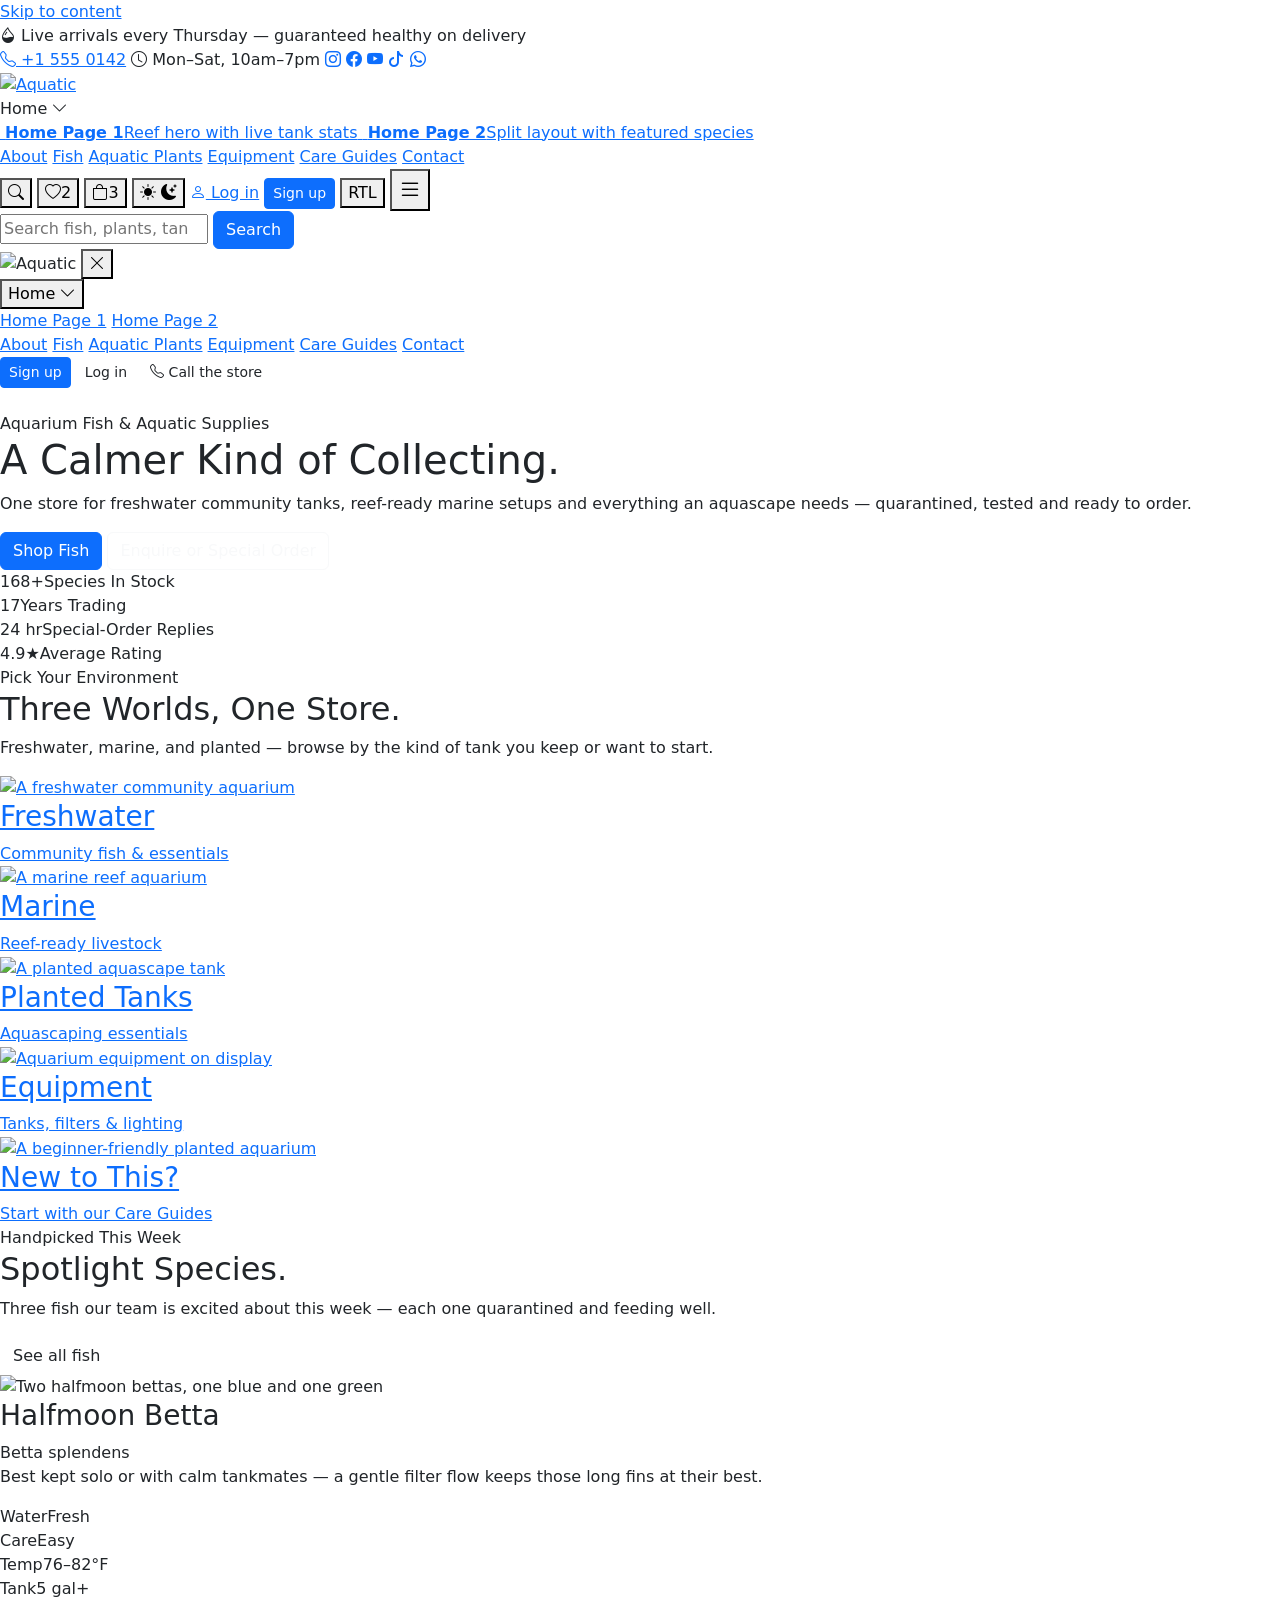
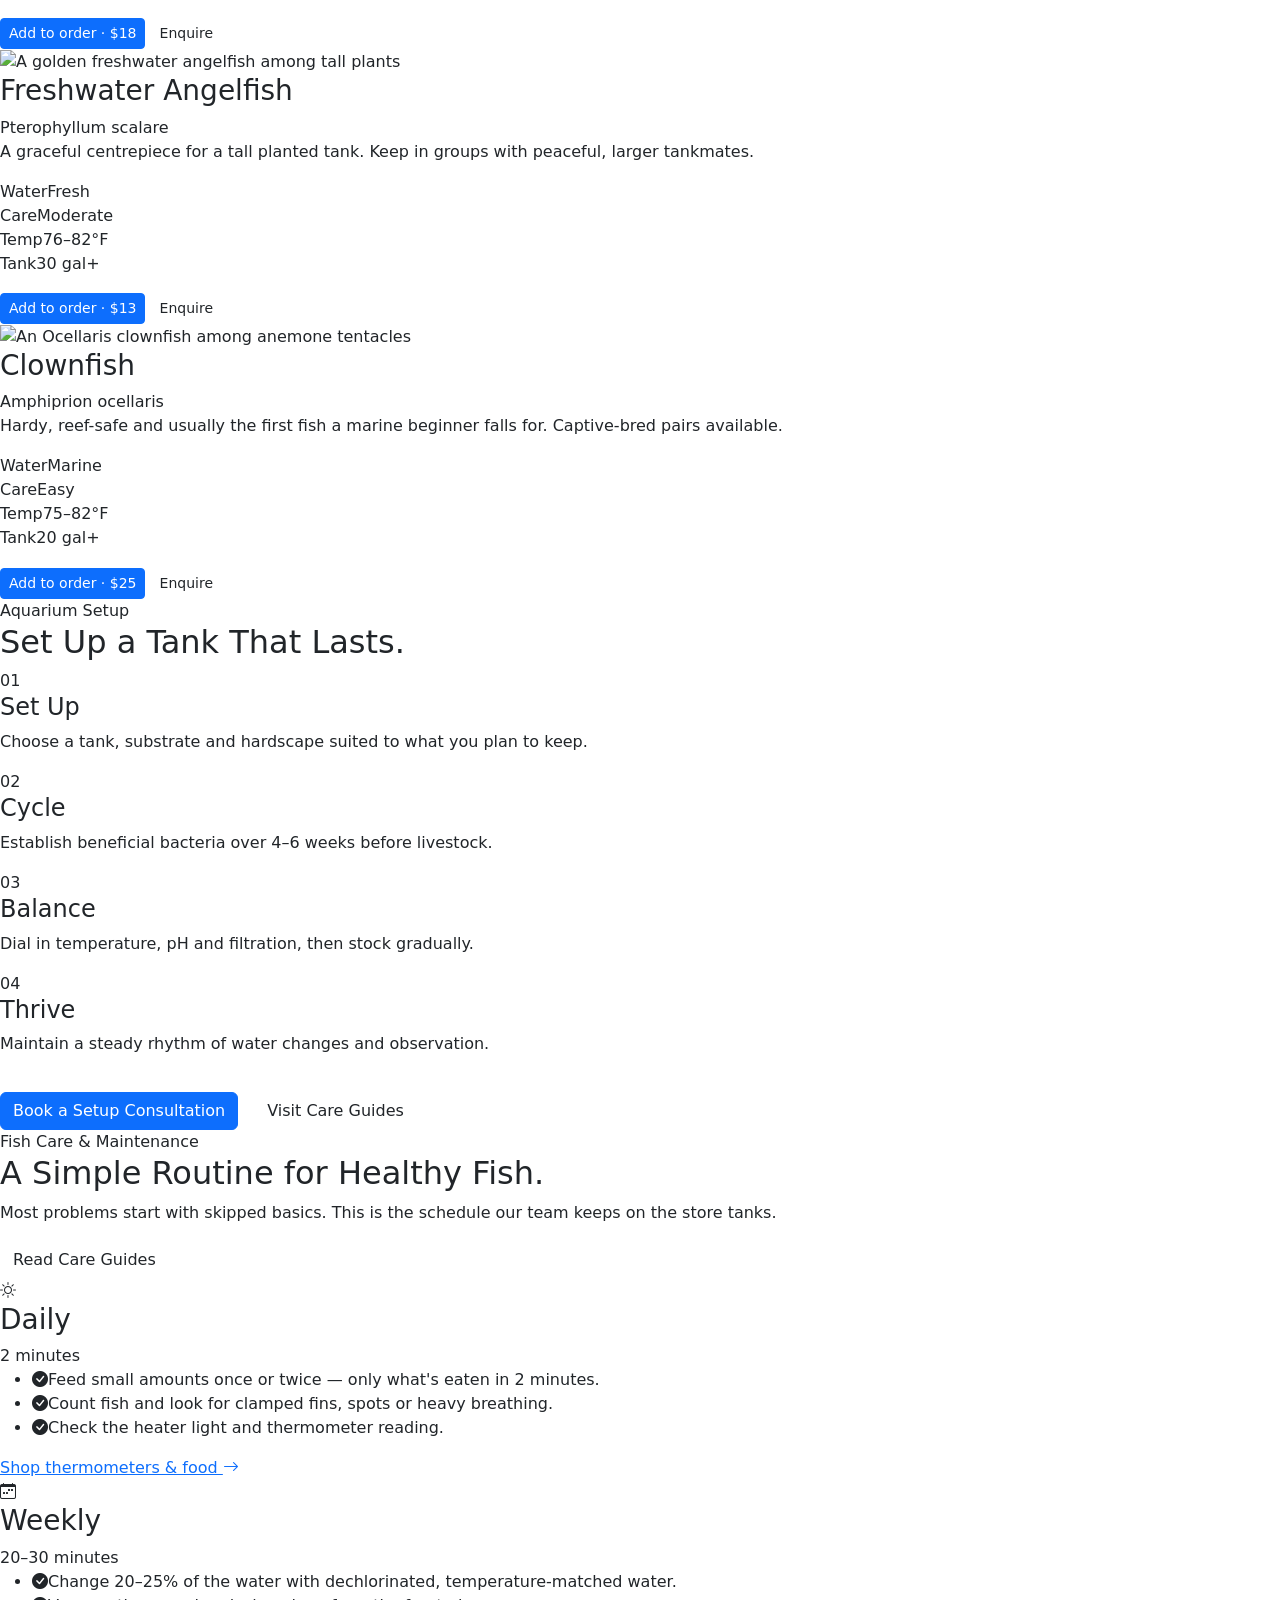
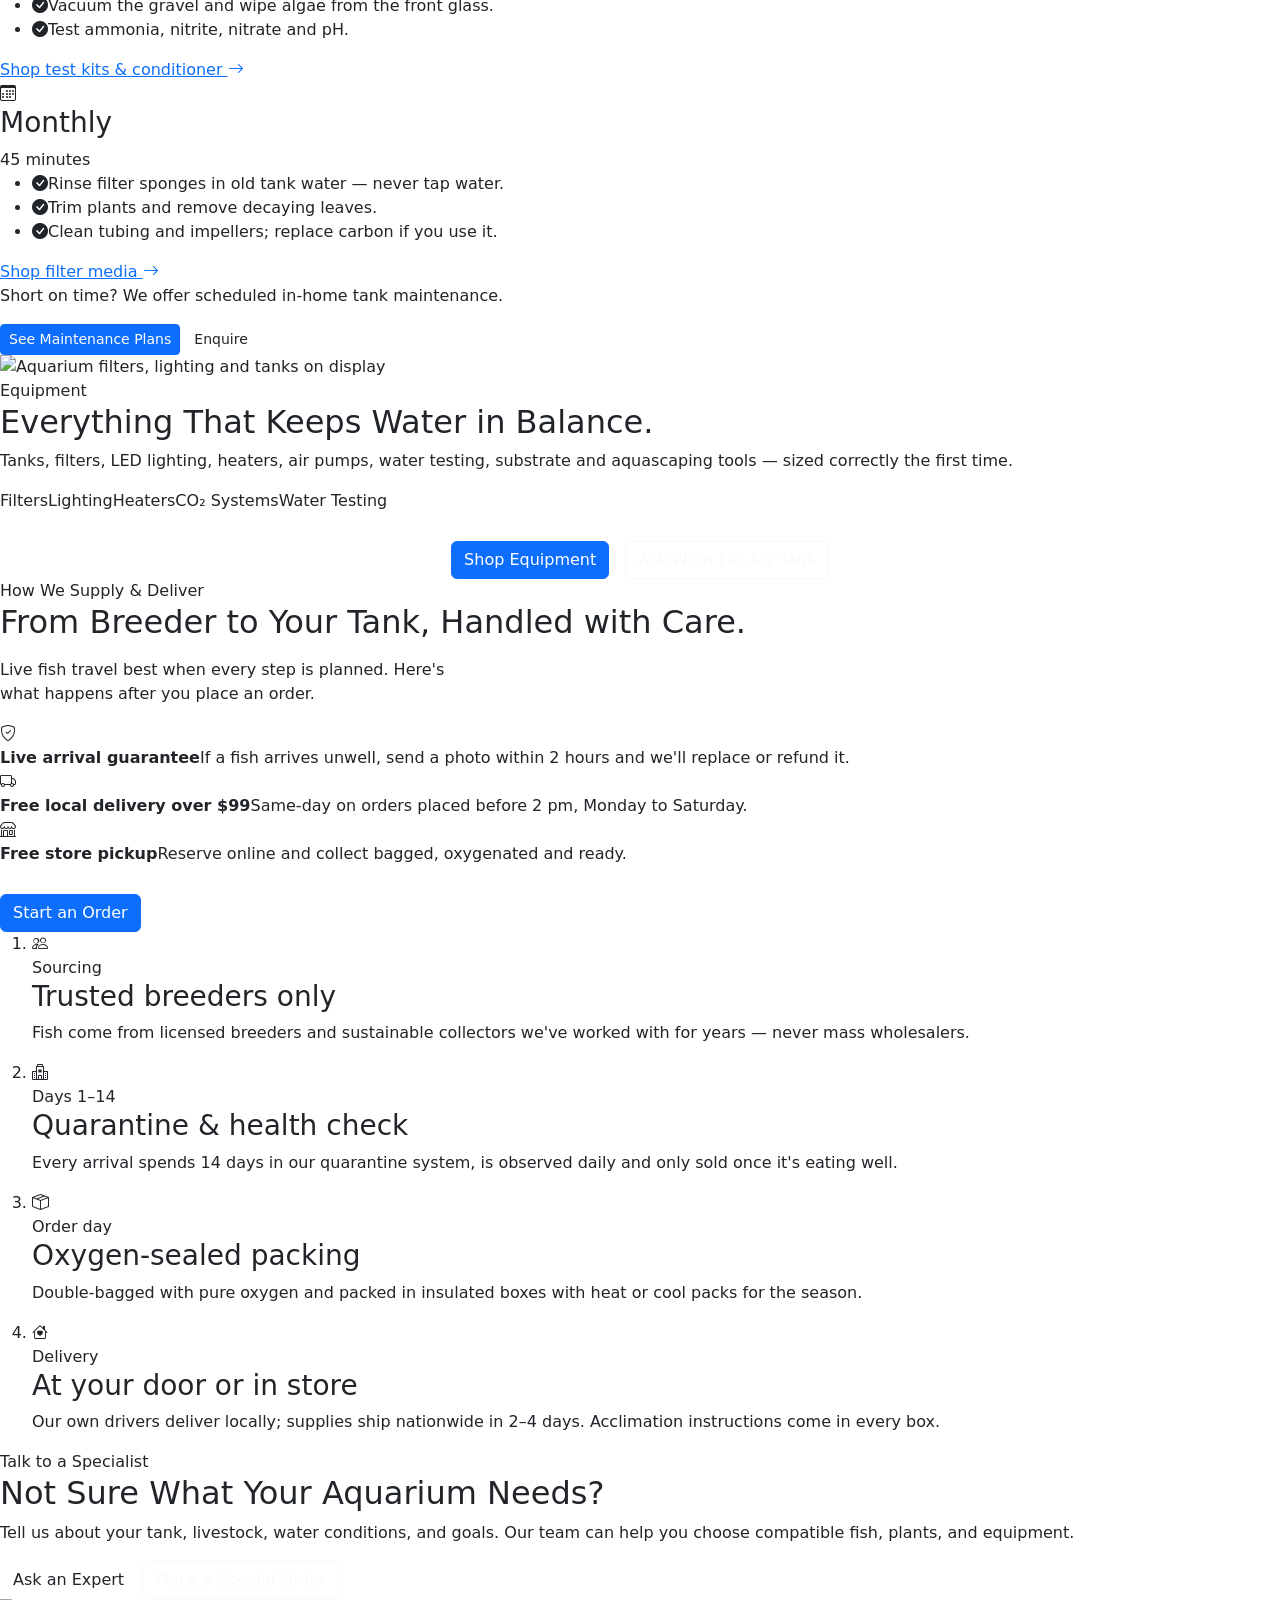
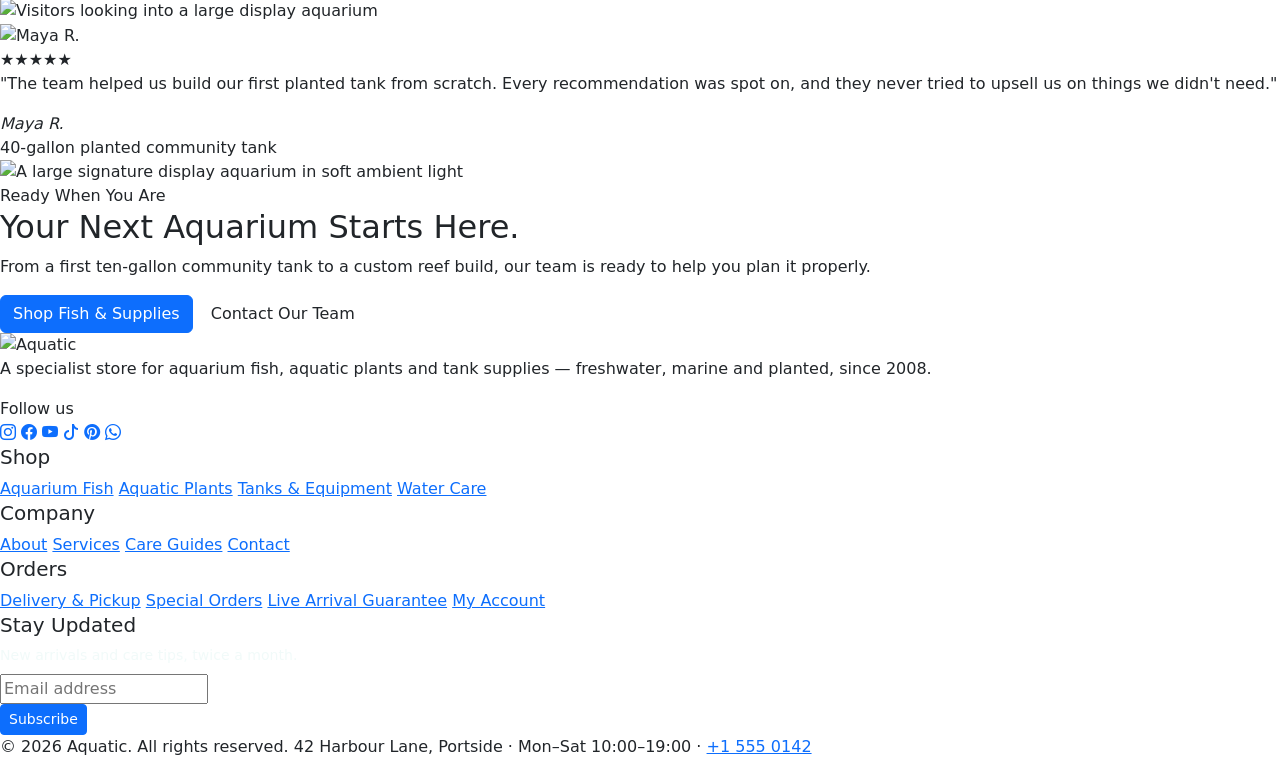
==== home-2.html @ 8f9591e3 "Add files via upload" ====
<!DOCTYPE html>
<html lang="en" dir="ltr">
<head>
<meta charset="UTF-8">
<meta name="viewport" content="width=device-width, initial-scale=1.0">
<title>Aquatic | Aquarium Fish & Aquatic Supplies (Home 2)</title>
<meta name="description" content="Healthy fish, thriving plants and expert-curated aquarium equipment for freshwater, marine and planted tanks. Visit Aquatic since 2008.">
<link rel="canonical" href="https://www.aquaticandco.example/home-2.html">
<meta property="og:type" content="website">
<meta property="og:title" content="Aquatic | Your Aquarium, Perfectly in Balance">
<meta property="og:description" content="Healthy fish, thriving plants and expert-curated aquarium equipment for freshwater, marine and planted tanks.">
<meta property="og:image" content="https://commons.wikimedia.org/wiki/Special:FilePath/Coral_reef_aquarium.jpg">

<link rel="preconnect" href="https://fonts.googleapis.com">
<link href="https://fonts.googleapis.com/css2?family=DM+Serif+Display&family=Manrope:wght@400;500;600;700;800&display=swap" rel="stylesheet">
<link href="https://cdn.jsdelivr.net/npm/bootstrap@5.3.3/dist/css/bootstrap.min.css" rel="stylesheet">
<link rel="stylesheet" href="https://cdn.jsdelivr.net/npm/bootstrap-icons@1.11.3/font/bootstrap-icons.css">
<link rel="stylesheet" href="assets/css/style.css">
<link rel="stylesheet" href="assets/css/dark-mode.css">
<link rel="stylesheet" href="assets/css/rtl.css">
<link rel="shortcut icon" href="assets/images/icon.png" type="image/x-icon">

<script type="application/ld+json">
{
  "@context": "https://schema.org",
  "@type": "Store",
  "name": "Aquatic",
  "description": "Aquarium fish, aquatic plants, tanks and equipment for freshwater, marine and planted aquariums.",
  "telephone": "+1-555-0142",
  "address": {"@type":"PostalAddress","streetAddress":"42 Harbour Lane","addressLocality":"Portside","addressRegion":"CA","postalCode":"90001"},
  "openingHours": "Mo-Sa 10:00-19:00"
}
</script>


</head>
<body>
<a class="skip-link" href="#main">Skip to content</a>

<!-- ============ TOP BAR ============ -->
<div class="topbar">
  <div class="container-wide topbar-inner">
    <span class="topbar-note"><i class="bi bi-droplet-half"></i> Live arrivals every Thursday<span class="topbar-note-long"> &mdash; guaranteed healthy on delivery</span></span>
    <div class="topbar-links">
      <a href="tel:+15550142"><i class="bi bi-telephone"></i> +1 555 0142</a>
      <span class="topbar-sep"></span>
      <span class="topbar-hours"><i class="bi bi-clock"></i> Mon&ndash;Sat, 10am&ndash;7pm</span>
      <span class="topbar-sep"></span>
      <span class="topbar-social">
        <a href="#" aria-label="Instagram"><i class="bi bi-instagram"></i></a>
        <a href="#" aria-label="Facebook"><i class="bi bi-facebook"></i></a>
        <a href="#" aria-label="YouTube"><i class="bi bi-youtube"></i></a>
        <a href="#" aria-label="TikTok"><i class="bi bi-tiktok"></i></a>
        <a href="#" aria-label="WhatsApp"><i class="bi bi-whatsapp"></i></a>
      </span>
    </div>
  </div>
</div>

<!-- ============ HEADER ============ -->
<header class="site-header">
  <div class="container-wide header-inner">
    <a href="index.html" class="brand"><img src="assets/images/logo.png" alt="Aquatic" class="brand-logo"></a>

    <nav class="main-nav" aria-label="Primary">
      <div class="nav-item has-dropdown is-active">
        <button type="button" class="nav-link" data-dropdown-toggle aria-expanded="false" aria-haspopup="true">
          Home <i class="bi bi-chevron-down" aria-hidden="true"></i>
        </button>
        <div class="nav-dropdown">
          <a href="index.html" class="home-card">
            <span class="home-card-thumb"><img src="assets/images/banner.jpg" alt="" loading="lazy"></span>
            <span class="home-card-text"><strong>Home Page 1</strong><span>Reef hero with live tank stats</span></span>
          </a>
          <a href="home-2.html" class="home-card is-current">
            <span class="home-card-thumb"><img src="assets/images/banner1.jpg" alt="" loading="lazy"></span>
            <span class="home-card-text"><strong>Home Page 2</strong><span>Split layout with featured species</span></span>
          </a>
        </div>
      </div>
      <a href="pages/about.html">About</a>
      <a href="pages/fish.html">Fish</a>
      <a href="pages/plants.html">Aquatic Plants</a>
      <a href="pages/equipment.html">Equipment</a>
      <a href="pages/blog.html">Care Guides</a>
      <a href="pages/contact.html">Contact</a>
    </nav>

    <div class="header-actions">
      <button class="icon-btn search-toggle" data-search-toggle aria-label="Search" aria-expanded="false" aria-controls="headerSearch"><i class="bi bi-search"></i></button>
      <button class="icon-btn wishlist-btn" aria-label="Wishlist"><i class="bi bi-heart"></i><span class="icon-badge">2</span></button>
      <button class="icon-btn bag-btn" aria-label="Your order, 3 items" data-bag><i class="bi bi-bag"></i><span class="icon-badge" data-bag-count>3</span></button>
      <button class="icon-btn theme-toggle" data-theme-toggle aria-label="Toggle dark mode">
        <i class="bi bi-sun-fill" aria-hidden="true"></i>
        <i class="bi bi-moon-stars-fill" aria-hidden="true"></i>
      </button>
      <a href="pages/login.html" class="header-login"><i class="bi bi-person"></i> Log in</a>
      <a href="pages/login.html#signup" class="btn btn-primary btn-sm header-cta">Sign up</a>
      <button class="rtl-toggle" type="button" data-rtl-toggle aria-pressed="false">RTL</button>
      <button class="icon-btn menu-btn" data-menu-open aria-label="Open menu" aria-expanded="false" aria-controls="mobileNav">
        <i class="bi bi-list" style="font-size:1.5rem"></i>
      </button>
    </div>
  </div>

  <div class="header-search" id="headerSearch" data-search-panel>
    <div class="header-search-inner">
      <div class="container-wide">
        <form role="search" onsubmit="return false;">
          <input type="search" name="q" placeholder="Search fish, plants, tanks or filters" aria-label="Search the store">
          <button type="submit" class="btn btn-primary">Search</button>
        </form>
      </div>
    </div>
  </div>
</header>

<nav class="mobile-nav" id="mobileNav" aria-label="Mobile">
  <div class="mobile-nav-top">
    <span class="brand"><img src="assets/images/logo.png" alt="Aquatic" class="brand-logo"></span>
    <button class="icon-btn" data-menu-close aria-label="Close menu"><i class="bi bi-x-lg"></i></button>
  </div>

  <button type="button" class="m-sub-toggle" data-sub-toggle aria-expanded="false">
    Home <i class="bi bi-chevron-down" aria-hidden="true"></i>
  </button>
  <div class="mobile-sub">
    <div>
      <a href="index.html" class="">Home Page 1</a>
      <a href="home-2.html" class="is-current">Home Page 2</a>
    </div>
  </div>

  <a href="pages/about.html">About</a>
  <a href="pages/fish.html">Fish</a>
  <a href="pages/plants.html">Aquatic Plants</a>
  <a href="pages/equipment.html">Equipment</a>
  <a href="pages/blog.html">Care Guides</a>
  <a href="pages/contact.html">Contact</a>

  <div class="mobile-actions">
    <a href="pages/login.html#signup" class="btn btn-primary btn-sm">Sign up</a>
    <a href="pages/login.html" class="btn btn-outline btn-sm">Log in</a>
    <a href="tel:+15550142" class="btn btn-outline btn-sm m-call"><i class="bi bi-telephone"></i> Call the store</a>
  </div>
</nav>

<main id="main">

  <!-- ============ 1. CINEMATIC FULL-BLEED HERO ============ -->
  <section class="h2-hero">
    <img src="assets/images/banner1.jpg" alt="" aria-hidden="true">
    <div class="container-wide">
      <div class="h2-hero-inner reveal">
        <span class="eyebrow">Aquarium Fish &amp; Aquatic Supplies</span>
        <h1>A Calmer Kind of Collecting.</h1>
        <p>One store for freshwater community tanks, reef-ready marine setups and everything an aquascape needs — quarantined, tested and ready to order.</p>
        <div class="h2-hero-ctas">
          <a href="pages/fish.html" class="btn btn-primary">Shop Fish</a>
          <a href="pages/contact.html#special-order" class="btn btn-outline-light">Enquire or Special Order</a>
        </div>
      </div>
    </div>
  </section>

  <!-- Stat strip overlapping hero -->
  <div class="container-wide">
    <div class="h2-stat-wrap reveal">
      <div class="h2-stat-strip">
        <div class="h2-stat"><span class="num">168+</span><span class="lbl">Species In Stock</span></div>
        <div class="h2-stat"><span class="num">17</span><span class="lbl">Years Trading</span></div>
        <div class="h2-stat"><span class="num">24 hr</span><span class="lbl">Special-Order Replies</span></div>
        <div class="h2-stat"><span class="num">4.9★</span><span class="lbl">Average Rating</span></div>
      </div>
    </div>
  </div>

  <!-- ============ 2. SHOP BY AQUATIC WORLD — horizontal rail ============ -->
  <section class="section" aria-labelledby="rail-heading">
    <div class="container-wide">
      <div class="section-head reveal">
        <span class="eyebrow">Pick Your Environment</span>
        <h2 id="rail-heading">Three Worlds, One Store.</h2>
        <p>Freshwater, marine, and planted — browse by the kind of tank you keep or want to start.</p>
      </div>
      <div class="h2-rail reveal">
        <a href="pages/fish.html" class="h2-rail-card">
          <img src="assets/images/Fresh water.jpg" alt="A freshwater community aquarium">
          <div class="rc-body"><h3>Freshwater</h3><span>Community fish &amp; essentials</span></div>
        </a>
        <a href="pages/fish.html" class="h2-rail-card">
          <img src="assets/images/Marine.jpg" alt="A marine reef aquarium">
          <div class="rc-body"><h3>Marine</h3><span>Reef-ready livestock</span></div>
        </a>
        <a href="pages/plants.html" class="h2-rail-card">
          <img src="assets/images/planty.jpg" alt="A planted aquascape tank">
          <div class="rc-body"><h3>Planted Tanks</h3><span>Aquascaping essentials</span></div>
        </a>
        <a href="pages/equipment.html" class="h2-rail-card">
          <img src="assets/images/Planted Tank.jpg" alt="Aquarium equipment on display">
          <div class="rc-body"><h3>Equipment</h3><span>Tanks, filters &amp; lighting</span></div>
        </a>
        <a href="pages/blog.html" class="h2-rail-card">
          <img src="assets/images/underwater.jpg" alt="A beginner-friendly planted aquarium">
          <div class="rc-body"><h3>New to This?</h3><span>Start with our Care Guides</span></div>
        </a>
      </div>
    </div>
  </section>

  <!-- ============ 3. SPOTLIGHT SPECIES — aligned 3-up grid ============ -->
  <section class="section section-alt" aria-labelledby="spotlight-heading">
    <div class="container-wide">
      <div class="section-head-row reveal">
        <div class="section-head">
          <span class="eyebrow">Handpicked This Week</span>
          <h2 id="spotlight-heading">Spotlight Species.</h2>
          <p>Three fish our team is excited about this week — each one quarantined and feeding well.</p>
        </div>
        <a href="pages/fish.html" class="btn btn-outline">See all fish</a>
      </div>
      <div class="h2-spotlight-grid reveal">
        <article class="h2-spotlight-card">
          <div class="h2-sp-media"><img src="assets/images/aqua care9.jpg" alt="Two halfmoon bettas, one blue and one green" loading="lazy"><span class="badge badge-stock badge-dot">In Stock</span></div>
          <div class="body">
            <h3>Halfmoon Betta</h3>
            <span class="sci">Betta splendens</span>
            <p>Best kept solo or with calm tankmates — a gentle filter flow keeps those long fins at their best.</p>
            <div class="h2-sp-meta">
              <div class="item"><span class="lbl">Water</span>Fresh</div>
              <div class="item"><span class="lbl">Care</span>Easy</div>
              <div class="item"><span class="lbl">Temp</span>76–82°F</div>
              <div class="item"><span class="lbl">Tank</span>5 gal+</div>
            </div>
            <div class="card-actions" style="padding-top:1.1rem;">
              <button type="button" class="btn btn-primary btn-sm" data-add-order="Halfmoon Betta">Add to order · $18</button>
              <a href="pages/contact.html?item=Halfmoon%20Betta#special-order" class="btn btn-outline btn-sm">Enquire</a>
            </div>
          </div>
        </article>
        <article class="h2-spotlight-card">
          <div class="h2-sp-media"><img src="assets/images/tank2.jpg" alt="A golden freshwater angelfish among tall plants" loading="lazy"><span class="badge badge-stock badge-dot">In Stock</span></div>
          <div class="body">
            <h3>Freshwater Angelfish</h3>
            <span class="sci">Pterophyllum scalare</span>
            <p>A graceful centrepiece for a tall planted tank. Keep in groups with peaceful, larger tankmates.</p>
            <div class="h2-sp-meta">
              <div class="item"><span class="lbl">Water</span>Fresh</div>
              <div class="item"><span class="lbl">Care</span>Moderate</div>
              <div class="item"><span class="lbl">Temp</span>76–82°F</div>
              <div class="item"><span class="lbl">Tank</span>30 gal+</div>
            </div>
            <div class="card-actions" style="padding-top:1.1rem;">
              <button type="button" class="btn btn-primary btn-sm" data-add-order="Freshwater Angelfish">Add to order · $13</button>
              <a href="pages/contact.html?item=Freshwater%20Angelfish#special-order" class="btn btn-outline btn-sm">Enquire</a>
            </div>
          </div>
        </article>
        <article class="h2-spotlight-card">
          <div class="h2-sp-media"><img src="assets/images/fish1.jpg" alt="An Ocellaris clownfish among anemone tentacles" loading="lazy"><span class="badge badge-limited badge-dot">Limited</span></div>
          <div class="body">
            <h3>Clownfish</h3>
            <span class="sci">Amphiprion ocellaris</span>
            <p>Hardy, reef-safe and usually the first fish a marine beginner falls for. Captive-bred pairs available.</p>
            <div class="h2-sp-meta">
              <div class="item"><span class="lbl">Water</span>Marine</div>
              <div class="item"><span class="lbl">Care</span>Easy</div>
              <div class="item"><span class="lbl">Temp</span>75–82°F</div>
              <div class="item"><span class="lbl">Tank</span>20 gal+</div>
            </div>
            <div class="card-actions" style="padding-top:1.1rem;">
              <button type="button" class="btn btn-primary btn-sm" data-add-order="Clownfish">Add to order · $25</button>
              <a href="pages/contact.html?item=Clownfish#special-order" class="btn btn-outline btn-sm">Enquire</a>
            </div>
          </div>
        </article>
      </div>
    </div>
  </section>

  <!-- ============ 4. CARE JOURNEY (reused pattern, same as Home 1) ============ -->
  <section class="section" aria-labelledby="h2-journey-heading">
    <div class="container-wide">
      <div class="section-head reveal">
        <span class="eyebrow">Aquarium Setup</span>
        <h2 id="h2-journey-heading">Set Up a Tank That Lasts.</h2>
      </div>
      <div class="journey-wrap reveal">
        <div class="journey-line" aria-hidden="true"></div>
        <div class="journey-steps">
          <div class="journey-step"><div class="journey-num">01</div><h4>Set Up</h4><p>Choose a tank, substrate and hardscape suited to what you plan to keep.</p></div>
          <div class="journey-step"><div class="journey-num">02</div><h4>Cycle</h4><p>Establish beneficial bacteria over 4–6 weeks before livestock.</p></div>
          <div class="journey-step"><div class="journey-num">03</div><h4>Balance</h4><p>Dial in temperature, pH and filtration, then stock gradually.</p></div>
          <div class="journey-step"><div class="journey-num">04</div><h4>Thrive</h4><p>Maintain a steady rhythm of water changes and observation.</p></div>
        </div>
      </div>
      <div style="margin-top:2.25rem; display:flex; gap:1rem; flex-wrap:wrap;"><a href="pages/services.html" class="btn btn-primary">Book a Setup Consultation</a><a href="pages/blog.html" class="btn btn-outline">Visit Care Guides</a></div>
    </div>
  </section>

  <!-- ============ 5. FISH CARE & MAINTENANCE ============ -->
  <section class="section section-alt" aria-labelledby="care-heading">
    <div class="container-wide">
      <div class="section-head-row reveal">
        <div class="section-head">
          <span class="eyebrow">Fish Care &amp; Maintenance</span>
          <h2 id="care-heading">A Simple Routine for Healthy Fish.</h2>
          <p>Most problems start with skipped basics. This is the schedule our team keeps on the store tanks.</p>
        </div>
        <a href="pages/blog.html" class="btn btn-outline">Read Care Guides</a>
      </div>
      <div class="care-grid reveal">
        <article class="care-card">
          <header><i class="bi bi-sun"></i><div><h3>Daily</h3><span>2 minutes</span></div></header>
          <ul class="care-list">
            <li><i class="bi bi-check-circle-fill"></i>Feed small amounts once or twice — only what's eaten in 2 minutes.</li>
            <li><i class="bi bi-check-circle-fill"></i>Count fish and look for clamped fins, spots or heavy breathing.</li>
            <li><i class="bi bi-check-circle-fill"></i>Check the heater light and thermometer reading.</li>
          </ul>
          <a href="pages/equipment.html#heaters" class="btn-link">Shop thermometers &amp; food <i class="bi bi-arrow-right"></i></a>
        </article>
        <article class="care-card">
          <header><i class="bi bi-calendar-week"></i><div><h3>Weekly</h3><span>20–30 minutes</span></div></header>
          <ul class="care-list">
            <li><i class="bi bi-check-circle-fill"></i>Change 20–25% of the water with dechlorinated, temperature-matched water.</li>
            <li><i class="bi bi-check-circle-fill"></i>Vacuum the gravel and wipe algae from the front glass.</li>
            <li><i class="bi bi-check-circle-fill"></i>Test ammonia, nitrite, nitrate and pH.</li>
          </ul>
          <a href="pages/equipment.html#testing" class="btn-link">Shop test kits &amp; conditioner <i class="bi bi-arrow-right"></i></a>
        </article>
        <article class="care-card">
          <header><i class="bi bi-calendar3"></i><div><h3>Monthly</h3><span>45 minutes</span></div></header>
          <ul class="care-list">
            <li><i class="bi bi-check-circle-fill"></i>Rinse filter sponges in old tank water — never tap water.</li>
            <li><i class="bi bi-check-circle-fill"></i>Trim plants and remove decaying leaves.</li>
            <li><i class="bi bi-check-circle-fill"></i>Clean tubing and impellers; replace carbon if you use it.</li>
          </ul>
          <a href="pages/equipment.html#filters" class="btn-link">Shop filter media <i class="bi bi-arrow-right"></i></a>
        </article>
      </div>
      <div class="care-banner reveal">
        <p>Short on time? We offer scheduled in-home tank maintenance.</p>
        <div class="btns">
          <a href="pages/services.html" class="btn btn-primary btn-sm">See Maintenance Plans</a>
          <a href="pages/contact.html" class="btn btn-outline btn-sm">Enquire</a>
        </div>
      </div>
    </div>
  </section>

  <!-- ============ 6. EQUIPMENT — single wide banner ============ -->
  <section class="section">
    <div class="container-wide">
      <div class="h2-equip-banner reveal">
        <img src="assets/images/filter tank2.jpg" alt="Aquarium filters, lighting and tanks on display">
        <div class="h2-equip-content">
          <span class="eyebrow" style="color:var(--clr-accent)">Equipment</span>
          <h2>Everything That Keeps Water in Balance.</h2>
          <p>Tanks, filters, LED lighting, heaters, air pumps, water testing, substrate and aquascaping tools — sized correctly the first time.</p>
          <div class="h2-equip-chips chip-row">
            <span class="chip">Filters</span><span class="chip">Lighting</span><span class="chip">Heaters</span><span class="chip">CO₂ Systems</span><span class="chip">Water Testing</span>
          </div>
          <div style="margin-top:1.75rem; display:flex; gap:1rem; justify-content:center; flex-wrap:wrap;"><a href="pages/equipment.html" class="btn btn-primary">Shop Equipment</a><a href="pages/contact.html" class="btn btn-outline-light">Ask What Fits My Tank</a></div>
        </div>
      </div>
    </div>
  </section>

  <!-- ============ 7. HOW WE SUPPLY & DELIVER ============ -->
  <section class="section section-alt" aria-labelledby="deliver-heading">
    <div class="container-wide deliver-grid">
      <div class="reveal">
        <span class="eyebrow">How We Supply &amp; Deliver</span>
        <h2 id="deliver-heading">From Breeder to Your Tank, Handled with Care.</h2>
        <p style="margin-top:1rem; max-width:480px;">Live fish travel best when every step is planned. Here's what happens after you place an order.</p>
        <div class="deliver-promises">
          <div class="promise"><i class="bi bi-shield-check"></i><div><strong>Live arrival guarantee</strong><span>If a fish arrives unwell, send a photo within 2 hours and we'll replace or refund it.</span></div></div>
          <div class="promise"><i class="bi bi-truck"></i><div><strong>Free local delivery over $99</strong><span>Same-day on orders placed before 2 pm, Monday to Saturday.</span></div></div>
          <div class="promise"><i class="bi bi-shop"></i><div><strong>Free store pickup</strong><span>Reserve online and collect bagged, oxygenated and ready.</span></div></div>
        </div>
        <a href="pages/fish.html" class="btn btn-primary" style="margin-top:1.75rem">Start an Order</a>
      </div>

      <ol class="deliver-steps reveal" aria-label="Order and delivery steps">
        <li class="deliver-step">
          <span class="d-icon" aria-hidden="true"><i class="bi bi-people"></i></span>
          <div><span class="d-when">Sourcing</span><h3>Trusted breeders only</h3><p>Fish come from licensed breeders and sustainable collectors we've worked with for years — never mass wholesalers.</p></div>
        </li>
        <li class="deliver-step">
          <span class="d-icon" aria-hidden="true"><i class="bi bi-hospital"></i></span>
          <div><span class="d-when">Days 1–14</span><h3>Quarantine &amp; health check</h3><p>Every arrival spends 14 days in our quarantine system, is observed daily and only sold once it's eating well.</p></div>
        </li>
        <li class="deliver-step">
          <span class="d-icon" aria-hidden="true"><i class="bi bi-box-seam"></i></span>
          <div><span class="d-when">Order day</span><h3>Oxygen-sealed packing</h3><p>Double-bagged with pure oxygen and packed in insulated boxes with heat or cool packs for the season.</p></div>
        </li>
        <li class="deliver-step">
          <span class="d-icon" aria-hidden="true"><i class="bi bi-house-heart"></i></span>
          <div><span class="d-when">Delivery</span><h3>At your door or in store</h3><p>Our own drivers deliver locally; supplies ship nationwide in 2–4 days. Acclimation instructions come in every box.</p></div>
        </li>
      </ol>
    </div>
  </section>

  <!-- ============ 8. EXPERT CONSULTATION (reused pattern) ============ -->
  <section class="section">
    <div class="container-wide">
      <div class="consult-card reveal">
        <div class="consult-copy">
          <span class="eyebrow" style="color:var(--clr-accent)">Talk to a Specialist</span>
          <h2>Not Sure What Your Aquarium Needs?</h2>
          <p>Tell us about your tank, livestock, water conditions, and goals. Our team can help you choose compatible fish, plants, and equipment.</p>
          <div class="consult-ctas">
            <a href="pages/contact.html" class="btn btn-ghost-light">Ask an Expert</a>
            <a href="pages/contact.html#special-order" class="btn btn-outline-light">Place a Special Order</a>
          </div>
        </div>
        <div class="consult-media">
          <img src="assets/images/aqua care4.jpg" alt="Visitors looking into a large display aquarium" loading="lazy">
        </div>
      </div>
    </div>
  </section>

  <!-- ============ 9. TESTIMONIAL ============ -->
  <section class="section section-alt">
    <div class="container-wide h2-quote-block reveal">
      <div class="qavatar"><img src="https://i.pravatar.cc/150?img=47" alt="Maya R."></div>
      <div class="stars" aria-label="5 out of 5 stars">★★★★★</div>
      <blockquote>"The team helped us build our first planted tank from scratch. Every recommendation was spot on, and they never tried to upsell us on things we didn't need."</blockquote>
      <cite>Maya R.</cite>
      <div class="qmeta">40-gallon planted community tank</div>
    </div>
  </section>

  <!-- ============ 10. FINAL CTA (reused pattern) ============ -->
  <section class="section">
    <div class="final-cta reveal">
      <img src="assets/images/team.jpg" alt="A large signature display aquarium in soft ambient light">
      <div class="final-cta-inner">
        <span class="eyebrow" style="color:var(--clr-accent)">Ready When You Are</span>
        <h2>Your Next Aquarium Starts Here.</h2>
        <p>From a first ten-gallon community tank to a custom reef build, our team is ready to help you plan it properly.</p>
        <div class="final-cta-ctas">
          <a href="pages/fish.html" class="btn btn-primary">Shop Fish &amp; Supplies</a>
          <a href="pages/contact.html" class="btn btn-ghost-light">Contact Our Team</a>
        </div>
      </div>
    </div>
  </section>

</main>

<footer class="site-footer">
  <div class="container-wide footer-top">
    <div class="footer-brand">
      <span class="brand footer-brand-logo"><img src="assets/images/logo.png" alt="Aquatic" class="brand-logo"></span>
      <p>A specialist store for aquarium fish, aquatic plants and tank supplies — freshwater, marine and planted, since 2008.</p>
      <span class="footer-social-label">Follow us</span>
      <div class="footer-social">
        <a href="https://www.instagram.com/" target="_blank" rel="noopener" aria-label="Aquatic on Instagram"><i class="bi bi-instagram"></i></a>
        <a href="https://www.facebook.com/" target="_blank" rel="noopener" aria-label="Aquatic on Facebook"><i class="bi bi-facebook"></i></a>
        <a href="https://www.youtube.com/" target="_blank" rel="noopener" aria-label="Aquatic on YouTube"><i class="bi bi-youtube"></i></a>
        <a href="https://www.tiktok.com/" target="_blank" rel="noopener" aria-label="Aquatic on TikTok"><i class="bi bi-tiktok"></i></a>
        <a href="https://www.pinterest.com/" target="_blank" rel="noopener" aria-label="Aquatic on Pinterest"><i class="bi bi-pinterest"></i></a>
        <a href="https://wa.me/15550142" target="_blank" rel="noopener" aria-label="Message Aquatic on WhatsApp"><i class="bi bi-whatsapp"></i></a>
      </div>
    </div>
    <div>
      <h5>Shop</h5>
      <a href="pages/fish.html">Aquarium Fish</a>
      <a href="pages/plants.html">Aquatic Plants</a>
      <a href="pages/equipment.html">Tanks &amp; Equipment</a>
      <a href="pages/equipment.html#testing">Water Care</a>
    </div>
    <div>
      <h5>Company</h5>
      <a href="pages/about.html">About</a>
      <a href="pages/services.html">Services</a>
      <a href="pages/blog.html">Care Guides</a>
      <a href="pages/contact.html">Contact</a>
    </div>
    <div>
      <h5>Orders</h5>
      <a href="pages/contact.html">Delivery &amp; Pickup</a>
      <a href="pages/contact.html#special-order">Special Orders</a>
      <a href="pages/contact.html">Live Arrival Guarantee</a>
      <a href="pages/login.html">My Account</a>
    </div>
    <div>
      <h5>Stay Updated</h5>
      <p style="color:rgba(234,248,246,.65); font-size:.88rem; margin-bottom:.5rem;">New arrivals and care tips, twice a month.</p>
      <form class="footer-newsletter" data-validate novalidate>
        <div class="form-field" style="flex:1; margin-bottom:0;">
          <label class="visually-hidden" for="footer-email">Email address</label>
          <input type="email" id="footer-email" name="email" placeholder="Email address" required>
        </div>
        <button type="submit" class="btn btn-primary btn-sm">Subscribe</button>
      </form>
    </div>
  </div>
  <div class="container-wide footer-bottom">
    <span>&copy; 2026 Aquatic. All rights reserved.</span>
    <span>42 Harbour Lane, Portside &middot; Mon&ndash;Sat 10:00&ndash;19:00 &middot; <a href="tel:+15550142">+1 555 0142</a></span>
  </div>
</footer>

<script src="assets/js/main.js"></script>
</body>
</html>
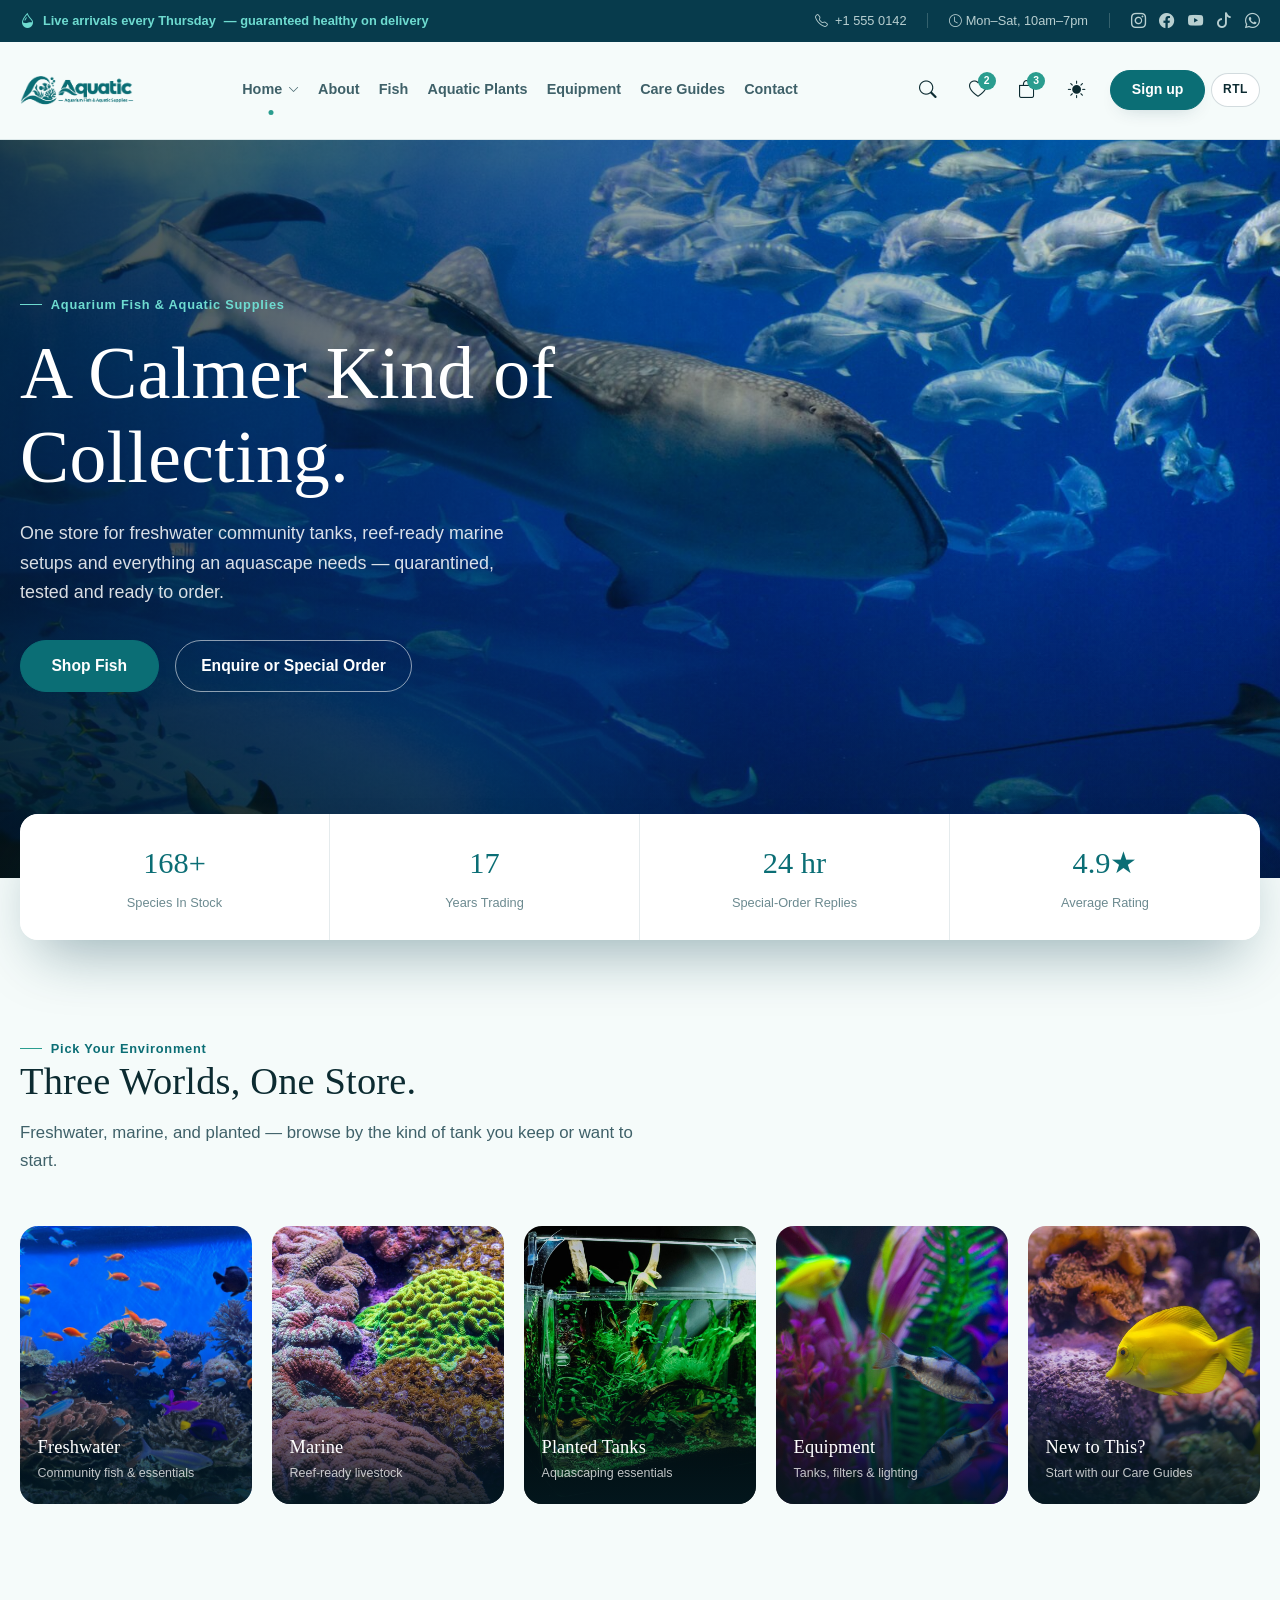
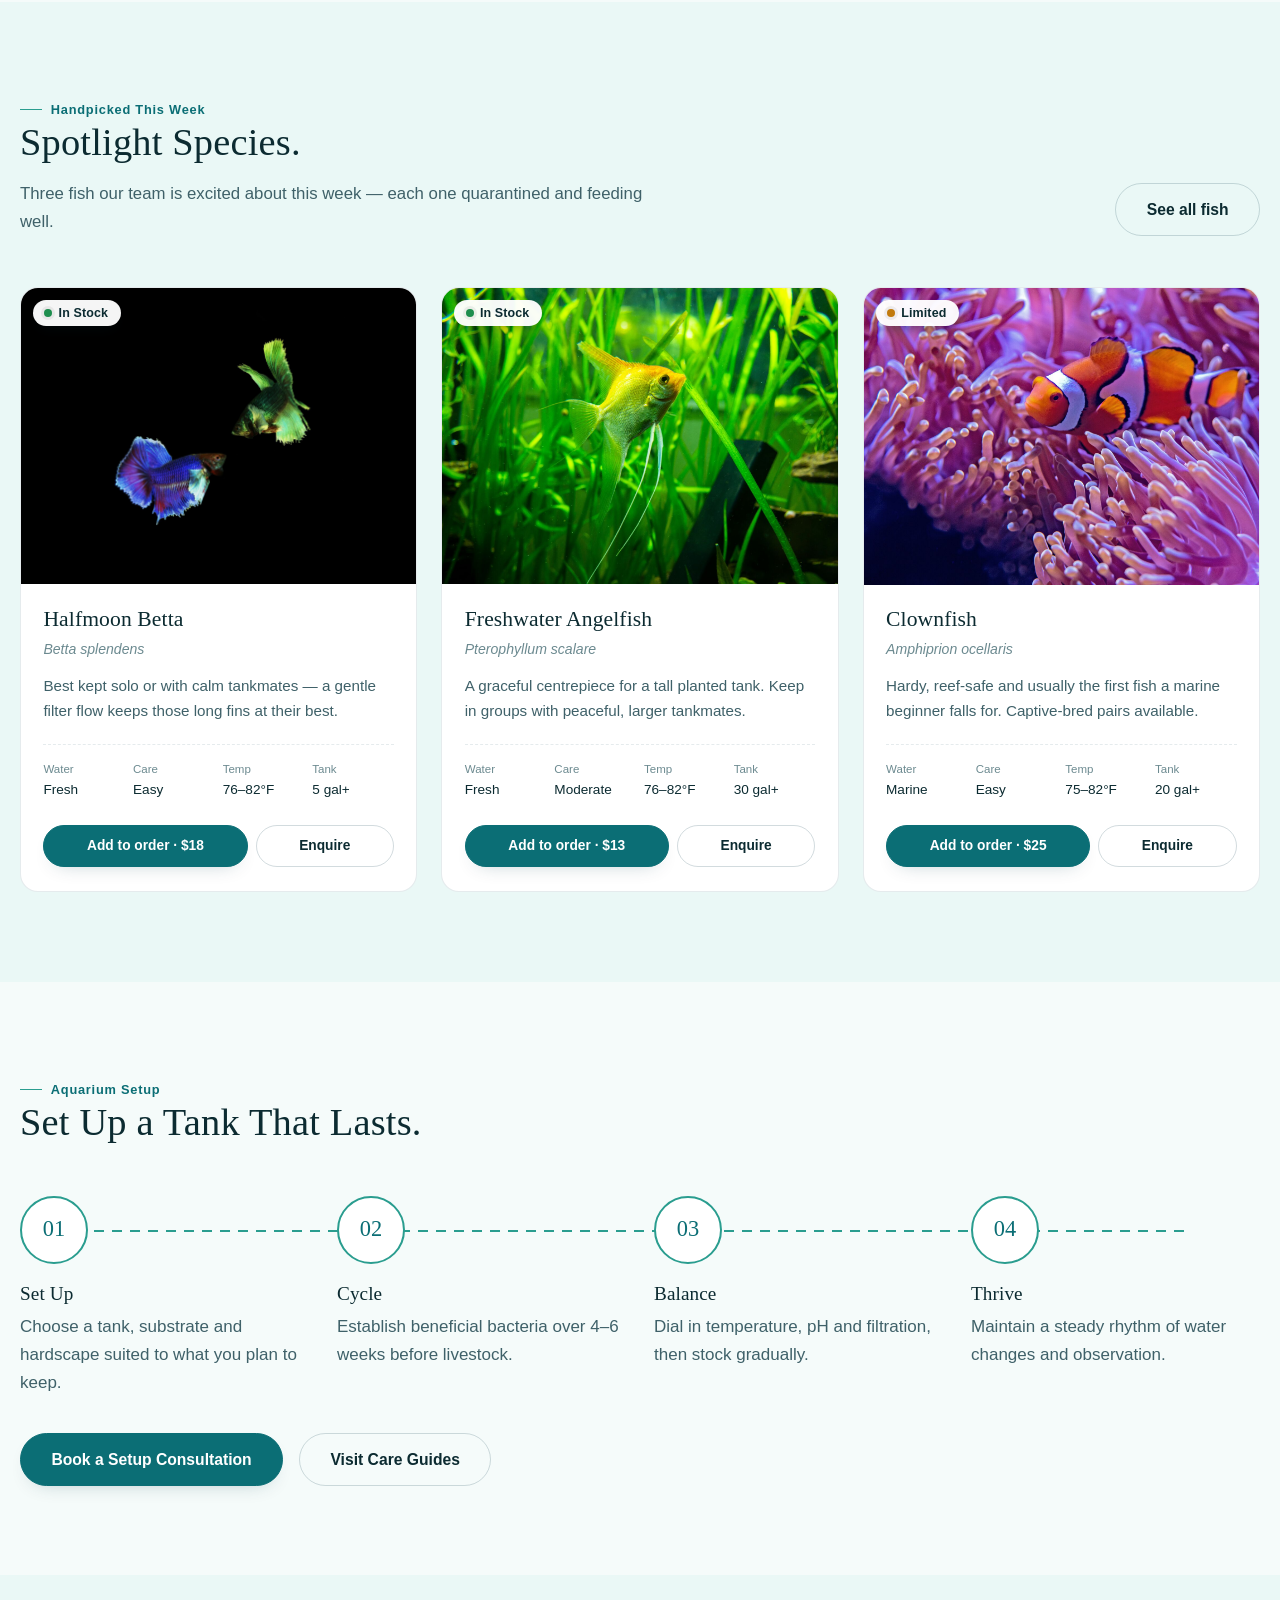
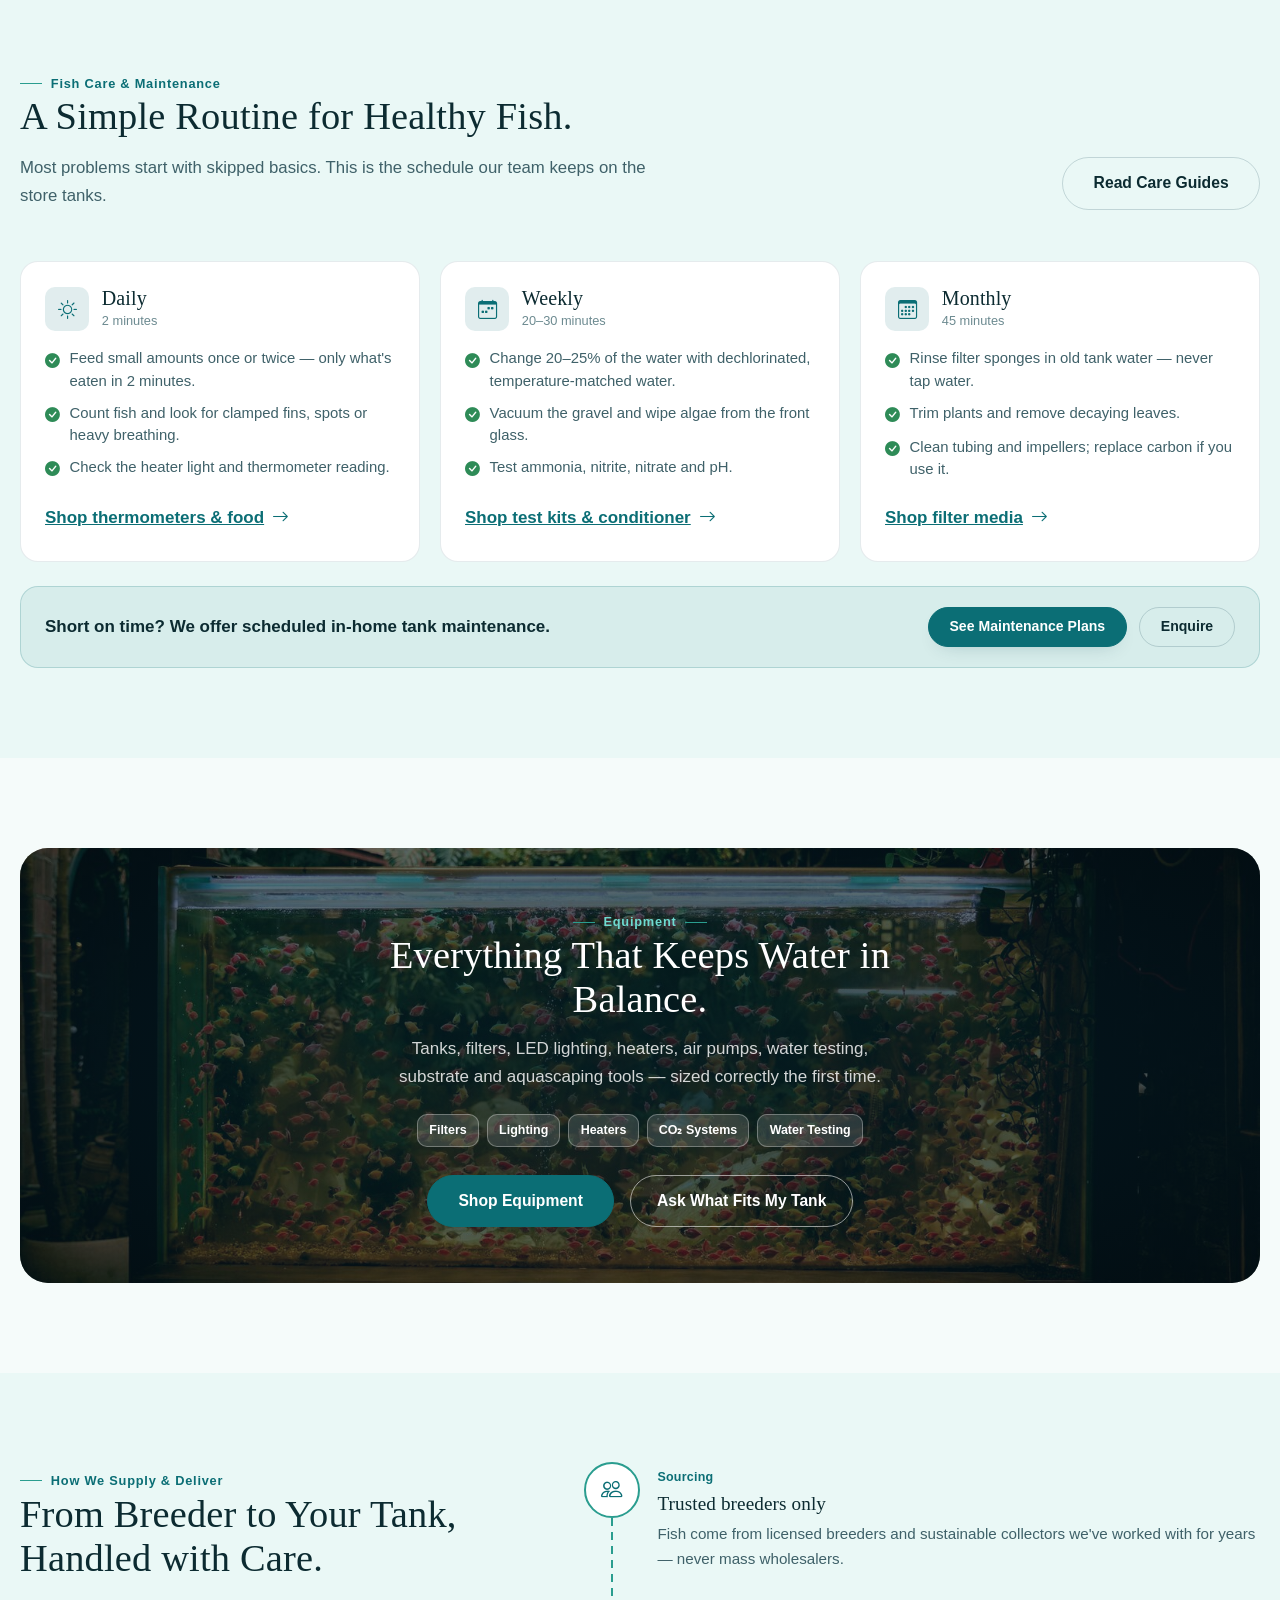
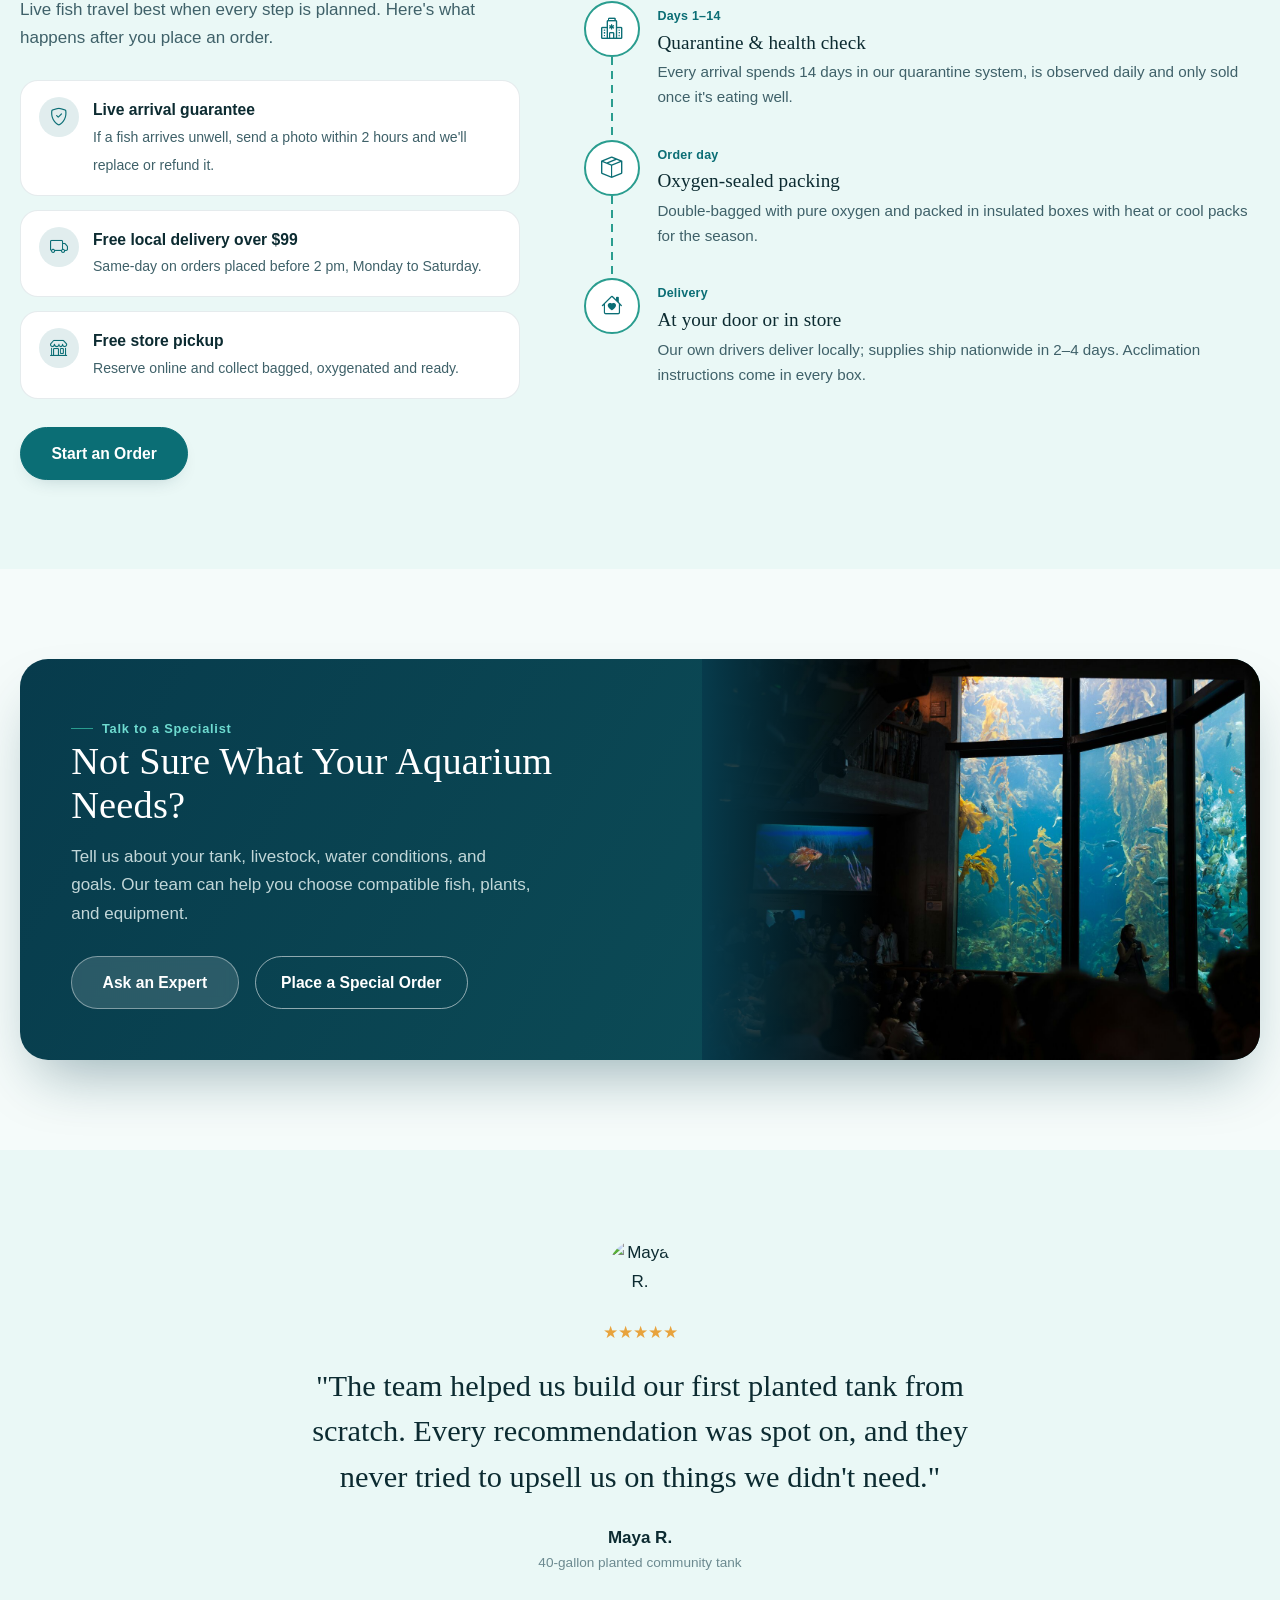
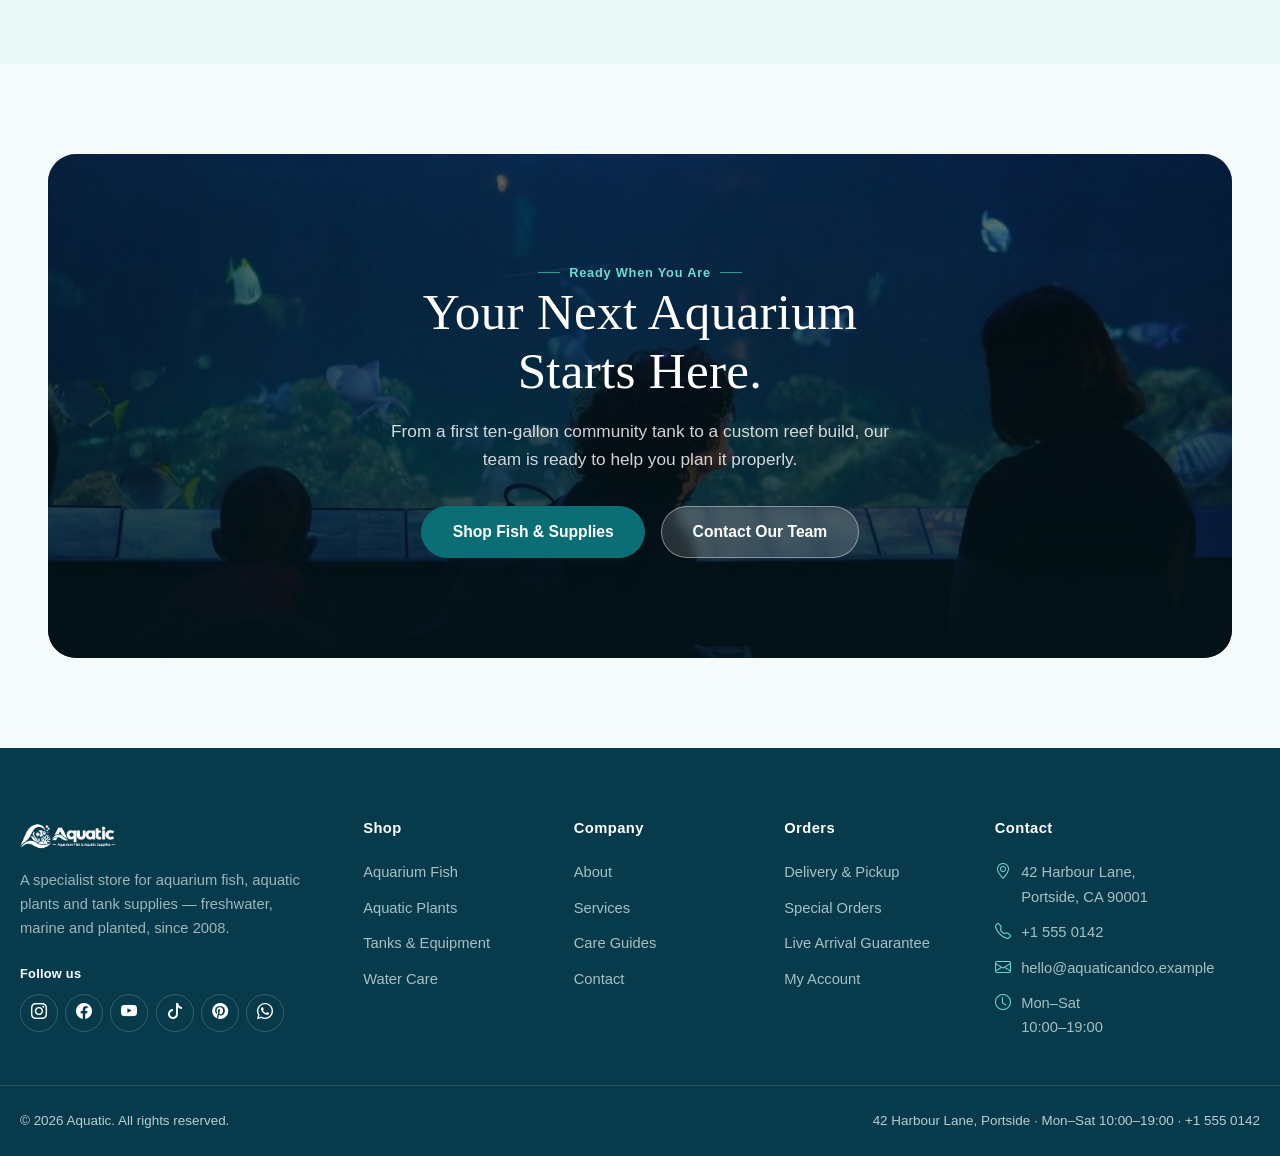
==== commit ec5eeccf: "Add files via upload" ====
--- a/home-2.html
+++ b/home-2.html
@@ -94,7 +94,6 @@
         <i class="bi bi-sun-fill" aria-hidden="true"></i>
         <i class="bi bi-moon-stars-fill" aria-hidden="true"></i>
       </button>
-      <a href="pages/login.html" class="header-login"><i class="bi bi-person"></i> Log in</a>
       <a href="pages/login.html#signup" class="btn btn-primary btn-sm header-cta">Sign up</a>
       <button class="rtl-toggle" type="button" data-rtl-toggle aria-pressed="false">RTL</button>
       <button class="icon-btn menu-btn" data-menu-open aria-label="Open menu" aria-expanded="false" aria-controls="mobileNav">
@@ -140,7 +139,6 @@
 
   <div class="mobile-actions">
     <a href="pages/login.html#signup" class="btn btn-primary btn-sm">Sign up</a>
-    <a href="pages/login.html" class="btn btn-outline btn-sm">Log in</a>
     <a href="tel:+15550142" class="btn btn-outline btn-sm m-call"><i class="bi bi-telephone"></i> Call the store</a>
   </div>
 </nav>
@@ -487,16 +485,12 @@
       <a href="pages/contact.html">Live Arrival Guarantee</a>
       <a href="pages/login.html">My Account</a>
     </div>
-    <div>
-      <h5>Stay Updated</h5>
-      <p style="color:rgba(234,248,246,.65); font-size:.88rem; margin-bottom:.5rem;">New arrivals and care tips, twice a month.</p>
-      <form class="footer-newsletter" data-validate novalidate>
-        <div class="form-field" style="flex:1; margin-bottom:0;">
-          <label class="visually-hidden" for="footer-email">Email address</label>
-          <input type="email" id="footer-email" name="email" placeholder="Email address" required>
-        </div>
-        <button type="submit" class="btn btn-primary btn-sm">Subscribe</button>
-      </form>
+    <div class="footer-contact">
+      <h5>Contact</h5>
+      <a href="https://maps.google.com/?q=42+Harbour+Lane+Portside+CA+90001" target="_blank" rel="noopener"><i class="bi bi-geo-alt" aria-hidden="true"></i><span>42 Harbour Lane,<br>Portside, CA 90001</span></a>
+      <a href="tel:+15550142"><i class="bi bi-telephone" aria-hidden="true"></i><span>+1 555 0142</span></a>
+      <a href="mailto:hello@aquaticandco.example"><i class="bi bi-envelope" aria-hidden="true"></i><span>hello@aquaticandco.example</span></a>
+      <span class="footer-contact-item"><i class="bi bi-clock" aria-hidden="true"></i><span>Mon&ndash;Sat<br>10:00&ndash;19:00</span></span>
     </div>
   </div>
   <div class="container-wide footer-bottom">
--- a/assets/css/style.css
+++ b/assets/css/style.css
@@ -0,0 +1,1628 @@
+/* =====================================================================
+   AQUATIC / STORE DESIGN SYSTEM
+   "Your Aquarium, Perfectly in Balance."
+   ===================================================================== */
+
+/* ============================
+   COLOR SYSTEM
+   Change these variables to re-skin the entire site.
+   ============================ */
+:root{
+  /* Brand palette */
+  --clr-primary:      #0B6E75;
+  --clr-primary-rgb:  11,110,117;
+  --clr-deep:         #073B4C;
+  --clr-deep-rgb:     7,59,76;
+  --clr-secondary:    #2A9D8F;
+  --clr-accent:       #6EDBD0;
+  --clr-accent-rgb:   110,219,208;
+  --clr-light:        #EAF8F6;
+  --clr-bg:           #F5FBFA;
+  --clr-dark-bg:      #061C24;
+
+  /* Functional surface tokens (light mode default) */
+  --surface-0: var(--clr-bg);
+  --surface-1: #FFFFFF;
+  --surface-2: var(--clr-light);
+  --surface-glass: rgba(255,255,255,.62);
+  --border-soft: rgba(7,59,76,.10);
+  --border-strong: rgba(7,59,76,.18);
+
+  --text-primary: #0C2B31;
+  --text-secondary: #3F6169;
+  --text-muted: #6C8A90;
+  --text-on-dark: #EAF8F6;
+
+  /* Primary action tokens — dark mode remaps these so buttons keep
+     AA contrast on the deep-ocean surfaces. */
+  --on-primary:        #FFFFFF;
+  --btn-primary-hover: var(--clr-deep);
+  --on-primary-hover:  #FFFFFF;
+
+  --shadow-soft: 0 20px 45px -25px rgba(7,59,76,.35);
+  --shadow-lift: 0 30px 60px -20px rgba(7,59,76,.4);
+  --shadow-tight: 0 8px 20px -12px rgba(7,59,76,.3);
+
+  /* Status colors for livestock/equipment indicators */
+  --status-compatible: #2E8B57;
+  --status-caution: #C98A17;
+  --status-avoid: #B5493D;
+
+  /* Type */
+  --font-display: "DM Serif Display", "Playfair Display", Georgia, serif;
+  --font-body: "Manrope", "Inter", -apple-system, sans-serif;
+
+  --fs-hero: clamp(2.6rem, 5vw + 1rem, 4.6rem);
+  --fs-h1: clamp(2.2rem, 3vw + 1rem, 3.2rem);
+  --fs-h2: clamp(1.7rem, 2vw + 1rem, 2.4rem);
+  --fs-h3: clamp(1.25rem, 1vw + 1rem, 1.6rem);
+  --fs-body: 1.0625rem;
+  --fs-small: .9rem;
+
+  --radius-lg: 28px;
+  --radius-md: 18px;
+  --radius-sm: 10px;
+  --radius-pill: 999px;
+
+  --container-max: none;
+  --header-h: 96px;
+  /* One hero height for both home layouts, one for every interior page */
+  --hero-home-h: clamp(600px, 82vh, 820px);
+  --hero-page-h: clamp(300px, 38vh, 380px);
+  --header-h-compact: 68px;
+
+  --ease-water: cubic-bezier(.22,.78,.32,1);
+  --dur-med: .55s;
+}
+
+/* ============================
+   RESET / BASE
+   ============================ */
+*,*::before,*::after{ box-sizing:border-box; }
+html{ scroll-behavior:smooth; }
+@media (prefers-reduced-motion: reduce){
+  html{ scroll-behavior:auto; }
+  *,*::before,*::after{ animation-duration:.001ms !important; animation-iteration-count:1 !important; transition-duration:.001ms !important; scroll-behavior:auto !important; }
+}
+
+body{
+  margin:0;
+  font-family:var(--font-body);
+  font-size:var(--fs-body);
+  line-height:1.65;
+  color:var(--text-primary);
+  background:var(--surface-0);
+  -webkit-font-smoothing:antialiased;
+  overflow-x:hidden;
+}
+
+img{ max-width:100%; display:block; }
+a{ color:inherit; text-decoration:none; }
+button{ font-family:inherit; }
+ul{ margin:0; padding:0; list-style:none; }
+
+h1,h2,h3,h4,.font-display{
+  font-family:var(--font-display);
+  font-weight:400;
+  color:var(--text-primary);
+  line-height:1.15;
+  letter-spacing:.005em;
+  margin:0;
+}
+h2{ font-size:var(--fs-h2); }
+h3{ font-size:var(--fs-h3); }
+p{ margin:0; color:var(--text-secondary); }
+
+.container-wide{
+  width:100%;
+  max-width:var(--container-max);
+  margin-inline:auto;
+  padding-inline:20px;
+}
+
+/* Skip link */
+.skip-link{
+  position:absolute; inset-inline-start:1rem; top:-60px;
+  background:var(--clr-deep); color:#fff; padding:.75rem 1.25rem;
+  border-radius:var(--radius-sm); z-index:2000; transition:top .25s var(--ease-water);
+}
+.skip-link:focus{ top:1rem; }
+
+:focus-visible{
+  outline:3px solid var(--clr-accent);
+  outline-offset:3px;
+  border-radius:4px;
+}
+
+/* ============================
+   UTILITIES
+   ============================ */
+.eyebrow{
+  font-family:var(--font-body);
+  font-size:.8rem;
+  font-weight:700;
+  letter-spacing:.06em;
+  color:var(--clr-primary);
+  display:inline-flex;
+  align-items:center;
+  gap:.55rem;
+}
+.eyebrow::before{
+  content:"";
+  width:22px; height:1px;
+  background:var(--clr-secondary);
+  display:inline-block;
+}
+[data-theme="dark"] .eyebrow{ color:var(--clr-accent); }
+
+.section{ padding-block: clamp(4rem, 7vw, 7.5rem); position:relative; }
+.section-head{ max-width:640px; margin-bottom:clamp(2rem,4vw,3.25rem); }
+.section-head p{ margin-top:1rem; font-size:1.05rem; }
+
+.btn{
+  display:inline-flex; align-items:center; justify-content:center; gap:.6rem;
+  min-height:48px; padding:.85rem 1.9rem;
+  border-radius:var(--radius-pill);
+  font-weight:600; font-size:.98rem;
+  border:1px solid transparent;
+  cursor:pointer;
+  transition:transform .35s var(--ease-water), box-shadow .35s var(--ease-water), background .3s ease, color .3s ease, border-color .3s ease;
+  white-space:nowrap;
+}
+.btn:hover{ transform:translateY(-3px); }
+.btn-primary,
+.btn-primary:focus-visible{ background:var(--clr-primary); border-color:var(--clr-primary); color:var(--on-primary); box-shadow:var(--shadow-tight); }
+.btn-primary:hover,
+.btn-primary:active{ background:var(--btn-primary-hover); border-color:var(--btn-primary-hover); color:var(--on-primary-hover); box-shadow:var(--shadow-lift); }
+.btn-outline{ background:transparent; border-color:var(--border-strong); color:var(--text-primary); }
+.btn-outline:hover,
+.btn-outline:active{ background:transparent; border-color:var(--clr-primary); color:var(--clr-primary); }
+.btn-ghost-light{ background:rgba(255,255,255,.14); border-color:rgba(255,255,255,.4); color:#fff; backdrop-filter:blur(6px); }
+.btn-ghost-light:hover,
+.btn-ghost-light:active{ background:#fff; border-color:#fff; color:#062433; }
+.btn-sm{ min-height:40px; padding:.55rem 1.3rem; font-size:.88rem; }
+.btn-link{
+  display:inline-flex; align-items:center; gap:.5rem; font-weight:700; color:var(--clr-primary);
+  position:relative; padding-block:.2rem;
+}
+.btn-link::after{
+  content:""; position:absolute; inset-inline-start:0; bottom:-2px; height:1.5px; width:100%;
+  background:currentColor; transform:scaleX(0); transform-origin:right; transition:transform .4s var(--ease-water);
+}
+[dir="rtl"] .btn-link::after{ transform-origin:left; }
+.btn-link:hover::after{ transform:scaleX(1); transform-origin:left; }
+[dir="rtl"] .btn-link:hover::after{ transform-origin:right; }
+
+.glass-panel{
+  background:var(--surface-glass);
+  border:1px solid rgba(255,255,255,.5);
+  backdrop-filter:blur(16px) saturate(140%);
+  -webkit-backdrop-filter:blur(16px) saturate(140%);
+  border-radius:var(--radius-md);
+  box-shadow:var(--shadow-soft);
+}
+[data-theme="dark"] .glass-panel{
+  background:rgba(6,28,36,.55);
+  border-color:rgba(255,255,255,.08);
+}
+
+.badge{
+  display:inline-flex; align-items:center; gap:.4rem;
+  font-size:.76rem; font-weight:700; letter-spacing:.02em;
+  padding:.35rem .75rem; border-radius:var(--radius-pill);
+}
+.badge-dot::before{ content:""; width:7px; height:7px; border-radius:50%; background:currentColor; }
+.badge-stock{ background:rgba(46,139,87,.12); color:var(--status-compatible); }
+.badge-limited{ background:rgba(201,138,23,.14); color:var(--status-caution); }
+.badge-soldout{ background:rgba(181,73,61,.14); color:var(--status-avoid); }
+
+/* Stock labels sitting on top of a photo get a solid, near-white pill
+   with dark text so they read on bright plants and dark reefs alike;
+   the dot keeps the status colour. */
+.media .badge,
+.h2-sp-media .badge{
+  background:rgba(255,255,255,.96); color:#0C2B31;
+  font-size:.78rem; font-weight:800; letter-spacing:.01em;
+  padding:.42rem .8rem .42rem .7rem;
+  box-shadow:0 6px 16px -6px rgba(3,20,26,.55);
+}
+.media .badge-dot::before,
+.h2-sp-media .badge-dot::before{ width:8px; height:8px; box-shadow:0 0 0 3px rgba(0,0,0,.06); }
+.media .badge-stock::before,
+.h2-sp-media .badge-stock::before{ background:#1E8E4E; }
+.media .badge-limited::before,
+.h2-sp-media .badge-limited::before{ background:#C27A0E; }
+.media .badge-soldout::before,
+.h2-sp-media .badge-soldout::before{ background:#B5493D; }
+
+/* Compatibility / care-level chips */
+.chip-row{ display:flex; flex-wrap:wrap; gap:.5rem; }
+.chip{
+  font-size:.78rem; font-weight:600; padding:.32rem .7rem; border-radius:var(--radius-sm);
+  background:var(--surface-2); color:var(--text-secondary); border:1px solid var(--border-soft);
+}
+.chip i{ margin-inline-end:.3rem; }
+
+/* Reveal-on-scroll */
+.reveal{ opacity:0; transform:translateY(28px); transition:opacity .9s var(--ease-water), transform .9s var(--ease-water); }
+.reveal.is-visible{ opacity:1; transform:translateY(0); }
+
+/* Water ripple divider */
+.ripple-divider{ width:100%; height:64px; display:block; color:var(--surface-0); }
+.ripple-divider path{ fill:currentColor; }
+
+/* Floating particles container (used sparingly) */
+.particles{ position:absolute; inset:0; overflow:hidden; pointer-events:none; z-index:1; }
+.particles span{
+  position:absolute; bottom:-20px; display:block; border-radius:50%;
+  background:radial-gradient(circle at 30% 30%, rgba(255,255,255,.9), rgba(255,255,255,.05));
+  opacity:.5; animation:drift 14s linear infinite;
+}
+@keyframes drift{
+  0%{ transform:translateY(0) translateX(0); opacity:0; }
+  10%{ opacity:.55; }
+  100%{ transform:translateY(-620px) translateX(30px); opacity:0; }
+}
+
+/* =====================================================================
+   TOP BAR + HEADER  (v2)
+   Three-zone header: brand / centred nav / actions.
+   The "Home" item opens a preview panel so visitors can switch
+   between the two homepage layouts.
+   ===================================================================== */
+
+/* --- Utility strip above the header ------------------------------- */
+.topbar{
+  background:var(--clr-deep);
+  color:rgba(234,248,246,.78);
+  font-size:.8rem;
+}
+.topbar-inner{
+  display:flex; align-items:center; justify-content:space-between;
+  gap:1.5rem; min-height:42px;
+}
+.topbar-note{
+  display:inline-flex; align-items:center; gap:.5rem;
+  color:var(--clr-accent); font-weight:600;
+}
+.topbar-note i{ font-size:.95rem; }
+.topbar-links{ display:inline-flex; align-items:center; gap:1.3rem; }
+.topbar-links a{
+  color:rgba(234,248,246,.78);
+  display:inline-flex; align-items:center; gap:.45rem;
+  transition:color .25s ease;
+}
+.topbar-links a:hover{ color:var(--clr-accent); }
+.topbar-sep{ width:1px; height:15px; background:rgba(234,248,246,.2); }
+.topbar-social{ display:inline-flex; gap:.85rem; font-size:.95rem; }
+
+/* Legacy strip kept for the 404 / coming-soon pages */
+.announce-strip{
+  background:var(--clr-deep); color:var(--clr-accent);
+  text-align:center; font-size:.78rem; letter-spacing:.08em; font-weight:600;
+  padding:.5rem 1rem;
+}
+
+/* --- Header shell -------------------------------------------------- */
+.site-header{
+  position:sticky; top:0; z-index:1000;
+  background:rgba(245,251,250,.88);
+  backdrop-filter:blur(16px) saturate(150%);
+  -webkit-backdrop-filter:blur(16px) saturate(150%);
+  border-bottom:1px solid var(--border-soft);
+  transition:background .35s ease, box-shadow .35s ease;
+}
+[data-theme="dark"] .site-header{ background:rgba(6,28,36,.88); border-color:rgba(255,255,255,.08); }
+.site-header.is-compact{ box-shadow:0 14px 34px -26px rgba(7,59,76,.6); }
+
+.site-header .header-inner{
+  display:grid; grid-template-columns:auto 1fr auto;
+  align-items:center; gap:1.5rem;
+  min-height:var(--header-h);
+  transition:min-height .35s var(--ease-water);
+}
+.site-header.is-compact .header-inner{ min-height:var(--header-h-compact); }
+
+.brand{ display:flex; align-items:center; gap:.65rem; font-family:var(--font-display); font-size:1.5rem; }
+.brand-logo{
+  height:38px; width:auto; max-width:none;
+  display:block; object-fit:contain;
+  transition:height .35s var(--ease-water), filter .3s ease;
+}
+.site-header.is-compact .brand-logo{ height:32px; }
+/* The logo artwork is drawn in brand-blue for light surfaces; on the
+   permanently-dark footer (and the header/mobile-nav once dark mode is
+   active) it's flipped to a clean white mark so it stays legible. */
+.footer-brand-logo .brand-logo{ height:32px; filter:brightness(0) invert(1); }
+[data-theme="dark"] .site-header .brand-logo,
+[data-theme="dark"] .mobile-nav .brand-logo{ filter:brightness(0) invert(1); }
+
+/* --- Primary navigation -------------------------------------------- */
+.main-nav{ display:flex; align-items:center; justify-content:center; gap:.2rem; min-width:0; }
+.nav-item{ position:relative; display:flex; }
+.main-nav a,
+.main-nav .nav-link{
+  font-family:var(--font-body);
+  font-size:.95rem; font-weight:600; color:var(--text-secondary);
+  background:none; border:0; cursor:pointer;
+  display:inline-flex; align-items:center; gap:.35rem;
+  padding:.5rem .75rem; border-radius:var(--radius-pill);
+  position:relative; white-space:nowrap;
+  transition:color .3s ease, background .3s ease;
+}
+.main-nav a:hover,
+.main-nav .nav-link:hover,
+.main-nav a.active,
+.nav-item.is-open > .nav-link{ color:var(--clr-primary); background:var(--surface-2); }
+
+/* A single droplet marks the page you're on — quieter than an underline
+   and it survives the pill hover state. */
+.main-nav a.active::after,
+.nav-item.is-active > .nav-link::after{
+  content:""; position:absolute; bottom:-.35rem; inset-inline-start:50%;
+  transform:translateX(-50%);
+  width:5px; height:5px; border-radius:50%; background:var(--clr-secondary);
+}
+.nav-link .bi-chevron-down{ font-size:.7rem; transition:transform .3s var(--ease-water); }
+.nav-item.is-open .nav-link .bi-chevron-down{ transform:rotate(180deg); }
+
+/* --- Home-layout switcher panel ------------------------------------ */
+.nav-dropdown{
+  position:absolute; top:calc(100% + .9rem); inset-inline-start:50%;
+  transform:translateX(-50%) translateY(10px);
+  opacity:0; visibility:hidden; pointer-events:none;
+  width:min(400px, calc(100vw - 2rem));
+  background:var(--surface-1);
+  border:1px solid var(--border-soft);
+  border-radius:var(--radius-md);
+  box-shadow:var(--shadow-lift);
+  padding:.55rem;
+  display:grid; gap:.3rem;
+  transition:opacity .3s var(--ease-water), transform .3s var(--ease-water), visibility .3s;
+}
+.nav-item:hover > .nav-dropdown,
+.nav-item.is-open > .nav-dropdown,
+.nav-dropdown:focus-within{
+  opacity:1; visibility:visible; pointer-events:auto;
+  transform:translateX(-50%) translateY(0);
+}
+/* Invisible bridge so the pointer can travel from link to panel. */
+.nav-dropdown::before{
+  content:""; position:absolute; top:-.9rem; left:0; right:0; height:.9rem;
+}
+
+.home-card{
+  display:flex; align-items:center; gap:.85rem;
+  padding:.55rem; border-radius:var(--radius-sm);
+  transition:background .25s ease;
+}
+.home-card:hover{ background:var(--surface-2); }
+.home-card.is-current{ background:rgba(var(--clr-accent-rgb),.16); }
+.home-card-thumb{
+  width:84px; height:56px; flex:none; overflow:hidden;
+  border-radius:8px; background:var(--surface-2);
+}
+.home-card-thumb img{ width:100%; height:100%; object-fit:cover; }
+.home-card-text strong{
+  display:block; font-size:.95rem; font-weight:700; color:var(--text-primary);
+}
+.home-card-text span{ font-size:.8rem; color:var(--text-muted); }
+
+/* --- Header actions ------------------------------------------------ */
+.header-actions{ display:flex; align-items:center; gap:.35rem; }
+.icon-btn{
+  position:relative;
+  width:44px; height:44px; border-radius:50%; border:1px solid transparent;
+  display:inline-flex; align-items:center; justify-content:center;
+  background:transparent; color:var(--text-primary); font-size:1.1rem; cursor:pointer;
+  transition:background .3s ease, color .3s ease, transform .3s var(--ease-water);
+}
+.icon-btn:hover{ background:var(--surface-2); color:var(--clr-primary); transform:translateY(-2px); }
+.icon-badge{
+  position:absolute; top:3px; inset-inline-end:3px;
+  min-width:18px; height:18px; padding:0 .25rem;
+  border-radius:var(--radius-pill);
+  background:var(--clr-secondary); color:#fff;
+  font-size:.65rem; font-weight:700; line-height:1;
+  display:grid; place-items:center;
+}
+.header-cta{ margin-inline-start:.6rem; }
+.rtl-toggle{
+  min-width:48px; height:34px; padding:.35rem .7rem;
+  border:1px solid var(--border-strong); border-radius:var(--radius-pill);
+  background:var(--surface-1); color:var(--text-primary);
+  font-family:var(--font-body); font-size:.75rem; font-weight:800;
+  letter-spacing:.04em; cursor:pointer; display:inline-flex;
+  align-items:center; justify-content:center;
+  transition:background .25s ease, color .25s ease, border-color .25s ease, transform .25s ease;
+}
+.rtl-toggle:hover,.rtl-toggle:focus-visible{
+  background:var(--clr-primary); color:#fff; border-color:var(--clr-primary); transform:translateY(-1px);
+}
+[dir="rtl"] .rtl-toggle{ direction:ltr; }
+
+.theme-toggle .bi-moon-stars-fill{ display:none; }
+[data-theme="dark"] .theme-toggle .bi-sun-fill{ display:none; }
+[data-theme="dark"] .theme-toggle .bi-moon-stars-fill{ display:inline; }
+.menu-btn{ display:none; }
+
+/* --- Slide-down search --------------------------------------------- */
+.header-search{
+  display:grid; grid-template-rows:0fr;
+  border-top:1px solid transparent;
+  transition:grid-template-rows .4s var(--ease-water), border-color .4s ease;
+}
+.header-search.is-open{ grid-template-rows:1fr; border-top-color:var(--border-soft); }
+.header-search-inner{ overflow:hidden; }
+.header-search form{ display:flex; gap:.75rem; padding:1.1rem 0; }
+.header-search input{
+  flex:1; min-height:48px; padding:.75rem 1.25rem;
+  border:1px solid var(--border-strong); border-radius:var(--radius-pill);
+  background:var(--surface-1); color:var(--text-primary);
+  font-family:var(--font-body); font-size:1rem;
+}
+.header-search input:focus{ outline:2px solid var(--clr-primary); outline-offset:2px; }
+
+/* --- Off-canvas mobile navigation ---------------------------------- */
+.mobile-nav{
+  position:fixed; inset:0; z-index:1100;
+  background:var(--surface-0);
+  transform:translateX(100%);
+  transition:transform .5s var(--ease-water);
+  display:flex; flex-direction:column;
+  padding:1.5rem clamp(1.25rem,5vw,2.5rem) 2.5rem;
+  overflow-y:auto;
+}
+[dir="rtl"] .mobile-nav{ transform:translateX(-100%); }
+.mobile-nav.is-open{ transform:translateX(0); }
+.mobile-nav-top{ display:flex; justify-content:space-between; align-items:center; margin-bottom:2rem; }
+.mobile-nav a,
+.mobile-nav .m-sub-toggle{
+  display:flex; align-items:center; justify-content:space-between;
+  font-family:var(--font-display); font-size:1.7rem; padding:.85rem 0;
+  border-bottom:1px solid var(--border-soft); min-height:44px;
+  width:100%; background:none; border-inline:0; border-top:0;
+  color:var(--text-primary); text-align:start; cursor:pointer;
+}
+.m-sub-toggle .bi-chevron-down{ font-size:1rem; transition:transform .3s var(--ease-water); }
+.m-sub-toggle[aria-expanded="true"] .bi-chevron-down{ transform:rotate(180deg); }
+.mobile-sub{
+  display:grid; grid-template-rows:0fr;
+  transition:grid-template-rows .35s var(--ease-water);
+}
+.mobile-sub.is-open{ grid-template-rows:1fr; }
+.mobile-sub > div{ overflow:hidden; }
+.mobile-sub a{
+  font-family:var(--font-body); font-size:1rem; font-weight:600;
+  padding:.7rem 0 .7rem 1.1rem; border-bottom:none; color:var(--text-secondary);
+}
+[dir="rtl"] .mobile-sub a{ padding:.7rem 1.1rem .7rem 0; }
+.mobile-sub a.is-current{ color:var(--clr-primary); }
+.mobile-nav .mobile-actions{ margin-top:auto; display:flex; gap:.75rem; padding-top:2rem; }
+.mobile-nav .mobile-actions a{
+  flex:1; justify-content:center;
+  font-family:var(--font-body); font-size:.9rem;
+  padding:.6rem 1.1rem; border-bottom:none;
+}
+
+/* =====================================================================
+   HERO — full-bleed immersive, with a stats bar breaking the fold
+   ===================================================================== */
+.hero-v2{
+  position:relative; isolation:isolate; overflow:hidden;
+  min-height:var(--hero-home-h);
+  display:flex; flex-direction:column;
+}
+/* Copy column shares the header's container edge; it fills the space
+   above the stats bar and centres itself vertically in it. */
+.hero-v2-content-wrap{ position:relative; z-index:2; flex:1; display:flex; align-items:center; }
+.hero-v2-media{ position:absolute; inset:0; z-index:0; }
+.hero-v2-media img{ width:100%; height:100%; object-fit:cover; object-position:50% 40%; }
+.hero-v2-scrim{
+  position:absolute; inset:0;
+  background:
+    linear-gradient(180deg, rgba(3,20,26,.5) 0%, rgba(3,20,26,.58) 45%, rgba(3,20,26,.94) 100%),
+    linear-gradient(90deg, rgba(3,20,26,.62) 0%, rgba(3,20,26,.12) 58%);
+}
+
+.hero-v2-content{ position:relative; z-index:2; max-width:640px; padding-block:clamp(3rem,6vw,4.5rem); }
+.hero-v2-badge{
+  display:inline-flex; align-items:center; gap:.5rem;
+  background:rgba(255,255,255,.12); border:1px solid rgba(255,255,255,.24);
+  backdrop-filter:blur(10px); -webkit-backdrop-filter:blur(10px);
+  color:#fff; font-size:.8rem; font-weight:600;
+  padding:.45rem .9rem; border-radius:99px; margin-bottom:1.25rem;
+}
+.hero-v2-badge i{ color:var(--clr-accent); }
+.hero-v2-content .eyebrow{ display:block; color:var(--clr-accent); text-shadow:0 1px 10px rgba(0,0,0,.35); }
+.hero-v2-content h1{
+  color:#fff; font-size:var(--fs-hero); margin-block:1rem 1.25rem;
+  text-shadow:0 4px 24px rgba(0,0,0,.4);
+}
+.hero-v2-content h1 em{ font-style:normal; color:var(--clr-accent); }
+.hero-v2-content p{ color:rgba(255,255,255,.88); font-size:1.12rem; max-width:480px; text-shadow:0 2px 12px rgba(0,0,0,.35); }
+.hero-v2-content .hero-ctas{ display:flex; flex-wrap:wrap; gap:1rem; margin-top:2.1rem; }
+.btn-outline-light{
+  display:inline-flex; align-items:center; justify-content:center;
+  padding:.85rem 1.6rem; border-radius:var(--radius-pill,99px);
+  border:1.5px solid rgba(255,255,255,.55); color:#fff; font-weight:600;
+  transition:background .3s ease, border-color .3s ease, transform .3s var(--ease-water);
+}
+.btn-outline-light:hover,
+.btn-outline-light:focus-visible,
+.btn-outline-light:active{ background:#fff; border-color:#fff; color:#062433; transform:translateY(-2px); }
+
+.hero-v2-scroll{
+  position:absolute; z-index:2; inset-inline-end:clamp(1.25rem,4vw,3rem); bottom:9.5rem;
+  width:26px; height:42px; border:2px solid rgba(255,255,255,.55); border-radius:99px;
+}
+.hero-v2-scroll span{
+  position:absolute; top:6px; inset-inline-start:50%; width:4px; height:8px; margin-inline-start:-2px;
+  background:#fff; border-radius:99px; animation:scrollcue 1.8s ease-in-out infinite;
+}
+@keyframes scrollcue{ 0%{ opacity:1; transform:translateY(0); } 70%{ opacity:0; transform:translateY(14px); } 100%{ opacity:0; transform:translateY(0); } }
+@media (prefers-reduced-motion: reduce){ .hero-v2-scroll span{ animation:none; } }
+
+.hero-v2-stats-wrap{ position:relative; z-index:2; }
+.hero-v2-stats{
+  display:grid; grid-template-columns:repeat(4,1fr);
+  background:rgba(8,28,36,.55);
+  border:1px solid rgba(255,255,255,.16); border-bottom:none;
+  backdrop-filter:blur(18px) saturate(160%); -webkit-backdrop-filter:blur(18px) saturate(160%);
+  border-radius:var(--radius-lg) var(--radius-lg) 0 0;
+  overflow:hidden;
+}
+.hv2-stat{
+  display:flex; align-items:center; gap:.75rem;
+  padding:1.35rem 1.25rem;
+  border-inline-start:1px solid rgba(255,255,255,.14);
+}
+.hv2-stat:first-child{ border-inline-start:none; }
+.hv2-icon{
+  width:38px; height:38px; border-radius:50%; flex-shrink:0;
+  display:flex; align-items:center; justify-content:center;
+  background:rgba(var(--clr-accent-rgb),.18); color:var(--clr-accent); font-size:1rem;
+}
+.hv2-stat strong{ display:block; font-family:var(--font-display); font-size:1rem; color:#fff; line-height:1.25; }
+.hv2-stat span{ font-size:.74rem; color:rgba(255,255,255,.68); }
+
+.hero-v2-divider{ position:relative; z-index:2; display:block; width:100%; height:56px; margin-top:-1px; }
+.hero-v2-divider path{ fill:var(--surface-0); }
+
+@media (max-width:1024px){
+  .hero-v2-content{ padding-block:3rem 2.5rem; }
+  .hero-v2-scroll{ display:none; }
+  .hero-v2-stats{ grid-template-columns:repeat(2,1fr); border-radius:var(--radius-md) var(--radius-md) 0 0; }
+  .hv2-stat:nth-child(3){ border-inline-start:none; }
+  .hv2-stat{ border-block-end:1px solid rgba(255,255,255,.14); }
+  .hv2-stat:nth-child(3),.hv2-stat:nth-child(4){ border-block-end:none; }
+}
+@media (max-width:640px){
+  .hero-v2-content{ max-width:100%; padding-block:2.5rem 2rem; }
+  .hero-v2-stats{ grid-template-columns:1fr 1fr; }
+  .hv2-stat{ padding:1.1rem .9rem; }
+  .hv2-stat span{ display:block; }
+}
+
+/* =====================================================================
+   NEW ARRIVALS — editorial fish cards
+   ===================================================================== */
+/* Product rows: a plain 4-up grid inside the same container as the
+   section heading, so both share one left/right edge. No scroller. */
+.product-grid{ display:grid; grid-template-columns:repeat(4,minmax(0,1fr)); gap:1.5rem; }
+@media (max-width:1100px){ .product-grid{ grid-template-columns:repeat(2,minmax(0,1fr)); } }
+@media (max-width:560px){ .product-grid{ grid-template-columns:1fr; } }
+
+.fish-card{
+  scroll-snap-align:start;
+  background:var(--surface-1); border-radius:var(--radius-md);
+  overflow:hidden; border:1px solid var(--border-soft);
+  box-shadow:var(--shadow-tight);
+  transition:transform var(--dur-med) var(--ease-water), box-shadow var(--dur-med) var(--ease-water);
+  display:flex; flex-direction:column;
+}
+.fish-card:hover{ transform:translateY(-8px); box-shadow:var(--shadow-lift); }
+.fish-card .media{ position:relative; aspect-ratio:4/3.3; overflow:hidden; }
+.fish-card .media img{ width:100%; height:100%; object-fit:cover; transition:transform .8s var(--ease-water); }
+.fish-card:hover .media img{ transform:scale(1.08); }
+.fish-card .media .badge{ position:absolute; top:.75rem; inset-inline-start:.75rem; z-index:1; }
+.fish-card .body{ padding:1.25rem 1.3rem 1.4rem; display:flex; flex-direction:column; gap:.65rem; flex:1; }
+.fish-card .sci{ font-style:italic; font-size:.85rem; color:var(--text-muted); }
+.fish-card .meta-row{ display:flex; justify-content:space-between; font-size:.82rem; color:var(--text-secondary); border-top:1px dashed var(--border-soft); padding-top:.65rem; margin-top:.2rem; }
+.fish-card .btn-link{ margin-top:.35rem; align-self:flex-start; }
+.fish-card .price{ font-family:var(--font-display); font-size:1.25rem; color:var(--text-primary); line-height:1; }
+.fish-card .price small{ font-family:var(--font-body); font-size:.75rem; color:var(--text-muted); margin-inline-start:.3rem; }
+/* Order / Enquire row always sits on the card floor so buttons line up
+   across a row of cards with different amounts of copy. */
+.card-actions{ display:flex; flex-wrap:wrap; gap:.5rem; margin-top:auto; padding-top:.6rem; }
+.card-actions .btn{ flex:1 1 auto; min-height:42px; padding:.5rem 1rem; font-size:.86rem; }
+.card-actions .btn:hover{ transform:none; }
+
+/* =====================================================================
+   SHOP BY AQUATIC WORLD — large panels
+   ===================================================================== */
+.world-grid{ display:grid; grid-template-columns:1.3fr 1fr; gap:1.25rem; min-height:560px; }
+.world-panel{
+  position:relative; border-radius:var(--radius-lg); overflow:hidden;
+  isolation:isolate; min-height:280px; display:flex; align-items:flex-end;
+}
+.world-panel img{ position:absolute; inset:0; width:100%; height:100%; object-fit:cover; transition:transform 1s var(--ease-water); z-index:-2; }
+.world-panel::before{
+  content:""; position:absolute; inset:0; z-index:-1;
+  background:linear-gradient(0deg, rgba(3,25,32,.86) 0%, rgba(3,25,32,.15) 55%, rgba(3,25,32,.05) 100%);
+  transition:background .5s ease;
+}
+.world-panel:hover img{ transform:scale(1.07); }
+.world-panel .wp-content{ padding:1.9rem; color:#fff; }
+.world-panel .wp-content h3{ color:#fff; font-size:1.6rem; }
+.world-panel .wp-content p{ color:rgba(255,255,255,.82); margin-top:.5rem; max-width:280px; font-size:.94rem; }
+.world-panel .wp-content .btn-link{ color:#fff; margin-top:.85rem; }
+.world-panel.tall{ grid-row:span 2; }
+
+/* =====================================================================
+   AQUASCAPING — horizontal editorial
+   ===================================================================== */
+/* align-items:stretch (not center) + a min/max-height range on the
+   media, rather than a fixed aspect-ratio, so the photo matches the
+   height of the copy beside it instead of towering over it. */
+.scape-grid{ display:grid; grid-template-columns:1.1fr 1fr; gap:clamp(2rem,5vw,4.5rem); align-items:stretch; }
+.scape-media{ position:relative; border-radius:var(--radius-lg); overflow:hidden; min-height:320px; box-shadow:var(--shadow-soft); }
+.scape-media img{ width:100%; height:100%; object-fit:cover; }
+.plant-list{ display:flex; flex-direction:column; }
+.plant-row{
+  display:flex; align-items:center; gap:1rem; padding:1.1rem 0;
+  border-bottom:1px solid var(--border-soft);
+}
+.plant-row:first-child{ padding-top:0; }
+.plant-row .p-thumb{ width:64px; height:64px; border-radius:var(--radius-sm); overflow:hidden; flex-shrink:0; }
+.plant-row .p-thumb img{ width:100%; height:100%; object-fit:cover; }
+.plant-row .p-info{ flex:1; }
+.plant-row .p-info h4{ font-family:var(--font-body); font-weight:700; font-size:1rem; margin:0 0 .2rem; }
+.plant-row .p-info span{ font-size:.82rem; color:var(--text-muted); }
+
+/* =====================================================================
+   EQUIPMENT SHOWCASE — layered composition
+   ===================================================================== */
+.equip-wrap{ position:relative; display:grid; grid-template-columns:1fr 1fr; gap:clamp(1.5rem,4vw,3rem); align-items:center; }
+.equip-media{ position:relative; border-radius:var(--radius-lg); overflow:hidden; aspect-ratio:1/1.05; box-shadow:var(--shadow-soft); }
+.equip-media img{ width:100%; height:100%; object-fit:cover; }
+.equip-panels{ display:grid; grid-template-columns:1fr 1fr; gap:1rem; }
+.equip-panel{
+  background:var(--surface-1); border:1px solid var(--border-soft); border-radius:var(--radius-md);
+  padding:1.3rem 1.1rem; display:flex; flex-direction:column; gap:.7rem;
+  transition:transform var(--dur-med) var(--ease-water), border-color .3s ease;
+}
+.equip-panel:hover{ transform:translateY(-6px); border-color:var(--clr-secondary); }
+.equip-panel i{ font-size:1.5rem; color:var(--clr-primary); }
+.equip-panel h4{ font-family:var(--font-body); font-weight:700; font-size:.98rem; }
+.equip-panel span{ font-size:.8rem; color:var(--text-muted); }
+
+/* =====================================================================
+   CARE JOURNEY — 4 step process with connecting flow line
+   ===================================================================== */
+.journey-wrap{ position:relative; }
+.journey-line{
+  position:absolute; top:34px; inset-inline-start:6%; width:88%; height:2px;
+  background:repeating-linear-gradient(90deg, var(--clr-secondary) 0 10px, transparent 10px 18px);
+  z-index:0;
+}
+.journey-steps{ display:grid; grid-template-columns:repeat(4,1fr); gap:1.75rem; position:relative; z-index:1; }
+.journey-step{ text-align:start; }
+.journey-num{
+  width:68px; height:68px; border-radius:50%; display:flex; align-items:center; justify-content:center;
+  background:var(--surface-1); border:2px solid var(--clr-secondary); color:var(--clr-primary);
+  font-family:var(--font-display); font-size:1.4rem; margin-bottom:1.2rem;
+}
+.journey-step h4{ font-family:var(--font-display); font-size:1.2rem; margin-bottom:.5rem; }
+
+/* =====================================================================
+   EXPERT CONSULTATION
+   ===================================================================== */
+.consult-card{
+  background:linear-gradient(120deg, var(--clr-deep), #0c4b56 65%);
+  border-radius:var(--radius-lg); color:#fff; overflow:hidden;
+  display:grid; grid-template-columns:1.1fr .9fr; align-items:center;
+  box-shadow:var(--shadow-lift); position:relative;
+}
+.consult-copy{ padding:clamp(2rem,4vw,3.5rem); }
+.consult-copy h2{ color:#fff; }
+.consult-copy p{ color:rgba(234,248,246,.82); margin-top:1rem; max-width:460px; }
+.consult-ctas{ display:flex; flex-wrap:wrap; gap:1rem; margin-top:1.8rem; }
+.consult-media{ position:relative; height:100%; min-height:340px; }
+.consult-media img{ width:100%; height:100%; object-fit:cover; }
+.consult-media::before{ content:""; position:absolute; inset:0; background:linear-gradient(90deg, var(--clr-deep) 0%, transparent 32%); }
+
+/* =====================================================================
+   TESTIMONIALS — horizontal layout
+   ===================================================================== */
+.testi-grid{ display:grid; grid-template-columns:repeat(3,minmax(0,1fr)); gap:1.5rem; }
+.testi-item{
+  margin:0; display:flex; flex-direction:column; gap:1.25rem;
+  padding:2rem; border-radius:var(--radius-md); background:var(--surface-1); border:1px solid var(--border-soft);
+}
+.testi-item blockquote{ flex:1; }
+.testi-person{ display:flex; align-items:center; gap:.9rem; padding-top:1.1rem; border-top:1px solid var(--border-soft); }
+.testi-person .avatar{ width:52px !important; height:52px !important; font-size:1rem !important; }
+@media (max-width:1024px){ .testi-grid{ grid-template-columns:1fr 1fr; } .testi-grid > :last-child{ grid-column:1 / -1; } }
+@media (max-width:640px){ .testi-grid{ grid-template-columns:1fr; } }
+.testi-item .avatar{
+  width:76px; height:76px; border-radius:50%; overflow:hidden; flex-shrink:0;
+  display:flex; align-items:center; justify-content:center;
+  background:linear-gradient(155deg, var(--clr-accent), var(--clr-primary) 70%);
+  color:#fff; font-family:var(--font-display); font-size:1.3rem; letter-spacing:.03em;
+}
+.testi-item .avatar img{ width:100%; height:100%; object-fit:cover; }
+.testi-item blockquote{ margin:0 0 .9rem; font-family:var(--font-display); font-size:1.18rem; line-height:1.5; color:var(--text-primary); }
+.testi-item cite{ font-style:normal; font-weight:700; font-size:.9rem; }
+.testi-item .stars{ color:#E8A33D; font-size:.8rem; margin-bottom:.6rem; }
+.testi-meta{ font-size:.8rem; color:var(--text-muted); }
+
+/* =====================================================================
+   FINAL CTA — full width overlay
+   ===================================================================== */
+.final-cta{
+  position:relative; min-height:clamp(380px,56vh,560px); display:flex; align-items:center; justify-content:center; text-align:center; overflow:hidden;
+  border-radius:var(--radius-lg); isolation:isolate; margin-inline:clamp(1.25rem,4vw,3rem);
+}
+.final-cta img{ position:absolute; inset:0; width:100%; height:100%; object-fit:cover; z-index:-2; }
+.final-cta::before{ content:""; position:absolute; inset:0; z-index:-1; background:linear-gradient(180deg, rgba(3,20,26,.55), rgba(3,20,26,.88)); }
+.final-cta-inner{ padding:clamp(2.5rem,6vw,5rem); color:#fff; max-width:680px; margin-inline:auto; }
+.final-cta-inner .eyebrow{ justify-content:center; }
+.final-cta-inner p{ margin-inline:auto; max-width:540px; }
+.final-cta-inner h2{ color:#fff; font-size:var(--fs-h1); }
+.final-cta-inner p{ color:rgba(255,255,255,.82); margin-top:1rem; font-size:1.08rem; }
+.final-cta-ctas{ display:flex; flex-wrap:wrap; justify-content:center; gap:1rem; margin-top:2rem; }
+
+/* =====================================================================
+   FOOTER
+   ===================================================================== */
+.site-footer{ background:var(--clr-deep); color:rgba(234,248,246,.78); }
+.footer-top{ padding-block:clamp(3rem,6vw,4.5rem) 2.5rem; display:grid; grid-template-columns:1.6fr repeat(3,.9fr) 1.4fr; gap:2.5rem; }
+.footer-top h5{ color:#fff; font-family:var(--font-body); font-size:.92rem; font-weight:700; letter-spacing:.03em; margin-bottom:1.1rem; }
+.footer-top a{ display:block; padding:.35rem 0; font-size:.92rem; color:rgba(234,248,246,.7); min-height:32px; }
+.footer-top a:hover{ color:var(--clr-accent); }
+.footer-brand p{ color:rgba(234,248,246,.65); margin-top:1rem; max-width:280px; font-size:.92rem; }
+.footer-social{ display:flex; gap:.6rem; margin-top:1.4rem; }
+.footer-social a{ width:40px; height:40px; border-radius:50%; border:1px solid rgba(255,255,255,.18); display:flex; align-items:center; justify-content:center; padding:0; }
+.footer-newsletter{ display:flex; gap:.6rem; margin-top:1rem; flex-wrap:wrap; }
+.footer-newsletter input{
+  flex:1; min-width:180px; min-height:46px; border-radius:var(--radius-pill); border:1px solid rgba(255,255,255,.2);
+  background:rgba(255,255,255,.06); padding-inline:1.1rem; color:#fff; font-size:.9rem;
+}
+.footer-newsletter input::placeholder{ color:rgba(234,248,246,.55); }
+.footer-bottom{ border-top:1px solid rgba(255,255,255,.12); padding-block:1.5rem; display:flex; justify-content:space-between; flex-wrap:wrap; gap:1rem; font-size:.84rem; }
+
+/* =====================================================================
+   GENERIC PAGE HEADER (interior pages)
+   ===================================================================== */
+.page-hero{
+  min-height:var(--hero-page-h);
+  display:flex; align-items:center;
+  padding-block:clamp(2.5rem,5vw,3.5rem);
+  margin-bottom:clamp(2rem,4vw,3rem);
+  background:linear-gradient(180deg, var(--clr-light), var(--surface-0));
+  text-align:start;
+}
+.page-hero > .container-wide{ width:100%; }
+[data-theme="dark"] .page-hero{ background:linear-gradient(180deg, #08222b, var(--surface-0)); }
+.page-hero .crumbs{ font-size:.85rem; color:var(--text-muted); margin-bottom:1rem; }
+.page-hero .crumbs a:hover{ color:var(--clr-primary); }
+
+/* Filter / catalog layout */
+.catalog-layout{ display:grid; grid-template-columns:280px minmax(0,1fr); gap:2.5rem; align-items:start; }
+/* Keep the product sections in the main content column on desktop.
+   Without this, the third direct child wraps into column 1 and can appear
+   underneath/inside the sticky category sidebar while scrolling. */
+.catalog-layout > :last-child{ grid-column:2; min-width:0; }
+.filter-panel{ background:var(--surface-1); border:1px solid var(--border-soft); border-radius:var(--radius-md); padding:1.6rem; position:sticky; top:calc(var(--header-h-compact) + 1.5rem); align-self:start; height:max-content; }
+.equipment-discovery{ min-width:0; }
+.filter-group{ padding-block:1rem; border-bottom:1px solid var(--border-soft); }
+.filter-group:last-child{ border-bottom:none; }
+.filter-group h4{ font-family:var(--font-body); font-weight:700; font-size:.95rem; margin-bottom:.75rem; }
+.filter-option{ display:flex; align-items:center; gap:.6rem; padding:.4rem 0; font-size:.92rem; min-height:36px; cursor:pointer; }
+.filter-option input{ width:18px; height:18px; accent-color:var(--clr-primary); }
+
+.catalog-toolbar{ display:flex; justify-content:space-between; align-items:center; flex-wrap:wrap; gap:1rem; margin-bottom:1.5rem; }
+/* auto-fill (not auto-fit) so a category with a single product keeps a
+   normal card width instead of stretching one card across the row */
+.catalog-grid{ display:grid; grid-template-columns:repeat(auto-fill,minmax(250px,1fr)); gap:1.5rem; }
+
+/* Equipment categories always hold 4 products, so lock the grid to 4 / 2 / 1
+   columns. auto-fill made it 3 columns at 100% zoom (orphaning the 4th card)
+   and 4 columns at 90% zoom. */
+.catalog-grid--quad{ grid-template-columns:repeat(2,minmax(0,1fr)); }
+@media (max-width:575.98px){ .catalog-grid--quad{ grid-template-columns:minmax(0,1fr); } }
+@media (min-width:1340px){
+  .catalog-grid--quad{ grid-template-columns:repeat(4,minmax(0,1fr)); gap:1.25rem; }
+  .catalog-grid--quad .fish-card .body{ padding:1.1rem 1rem 1.2rem; }
+  .catalog-grid--quad .card-actions .btn{ padding:.5rem .75rem; }
+}
+
+.skeleton-card{ border-radius:var(--radius-md); overflow:hidden; border:1px solid var(--border-soft); }
+.skeleton-block{ background:linear-gradient(90deg, var(--surface-2) 25%, var(--border-soft) 37%, var(--surface-2) 63%); background-size:400% 100%; animation:shimmer 1.6s ease infinite; }
+.skeleton-card .skeleton-block.media{ aspect-ratio:4/3.3; }
+.skeleton-card .sk-line{ height:12px; margin:.9rem 1.2rem; border-radius:6px; }
+@keyframes shimmer{ 0%{ background-position:100% 0; } 100%{ background-position:0 0; } }
+@media (prefers-reduced-motion: reduce){ .skeleton-block{ animation:none; } }
+
+.pagination{ display:flex; justify-content:center; gap:.5rem; margin-top:2.5rem; }
+.pagination button{
+  width:44px; height:44px; border-radius:50%; border:1px solid var(--border-soft); background:var(--surface-1);
+  font-weight:600; cursor:pointer;
+}
+.pagination button.active{ background:var(--clr-primary); color:#fff; border-color:var(--clr-primary); }
+
+/* Water-parameter mini table used on fish cards / detail pages */
+.param-grid{ display:grid; grid-template-columns:repeat(3,1fr); gap:.6rem; }
+.param-item{
+  background:var(--surface-2); border-radius:var(--radius-sm); padding:.55rem .4rem; text-align:center;
+  min-width:0; display:flex; flex-direction:column; align-items:center; justify-content:center; gap:.15rem; min-height:58px;
+}
+.param-item .label{ font-size:.7rem; color:var(--text-muted); display:block; line-height:1.2; }
+.param-item .value{ font-family:var(--font-body); font-weight:700; font-size:.86rem; line-height:1.2; color:var(--text-primary); overflow-wrap:anywhere; }
+
+/* Compatibility indicator */
+.compat{ display:inline-flex; align-items:center; gap:.4rem; font-size:.82rem; font-weight:700; }
+.compat i{ font-size:1rem; }
+.compat.compatible{ color:var(--status-compatible); }
+.compat.caution{ color:var(--status-caution); }
+.compat.avoid{ color:var(--status-avoid); }
+
+/* Contact / forms */
+.form-field{ margin-bottom:1.35rem; }
+.form-field label{ display:block; font-size:.88rem; font-weight:700; margin-bottom:.5rem; }
+.form-field input,.form-field select,.form-field textarea{
+  width:100%; min-height:48px; border-radius:var(--radius-sm); border:1px solid var(--border-strong);
+  background:var(--surface-1); padding:.7rem 1rem; font-family:inherit; font-size:.96rem; color:var(--text-primary);
+  transition:border-color .3s ease, box-shadow .3s ease;
+}
+.form-field textarea{ min-height:130px; resize:vertical; }
+.form-field input:focus,.form-field select:focus,.form-field textarea:focus{ border-color:var(--clr-primary); box-shadow:0 0 0 4px rgba(var(--clr-primary-rgb),.12); outline:none; }
+.form-field .error-msg{ display:none; color:var(--status-avoid); font-size:.8rem; margin-top:.4rem; }
+.form-field.has-error input,.form-field.has-error select,.form-field.has-error textarea{ border-color:var(--status-avoid); }
+.form-field.has-error .error-msg{ display:block; }
+.form-success{ display:none; background:rgba(46,139,87,.1); color:var(--status-compatible); border-radius:var(--radius-sm); padding:1rem 1.2rem; font-weight:600; margin-bottom:1.5rem; }
+.form-success.is-visible{ display:flex; align-items:center; gap:.6rem; }
+
+.map-placeholder{
+  aspect-ratio:16/10; border-radius:var(--radius-md); background:
+    repeating-linear-gradient(45deg, var(--surface-2) 0 12px, var(--surface-0) 12px 24px);
+  display:flex; align-items:center; justify-content:center; text-align:center; color:var(--text-muted);
+  border:1px dashed var(--border-strong); flex-direction:column; gap:.5rem; padding:2rem;
+}
+
+/* Contact page layout */
+.contact-grid{
+  display:grid; grid-template-columns:minmax(0,.85fr) minmax(0,1.15fr); gap:3rem; align-items:start;
+}
+.contact-sidebar{ position:sticky; top:calc(var(--header-h, 76px) + 1.5rem); }
+.form-grid-2{ display:grid; grid-template-columns:minmax(0,1fr) minmax(0,1fr); gap:1.25rem; }
+
+@media (max-width: 900px){
+  .contact-grid{ grid-template-columns:1fr; }
+  .contact-sidebar{ position:static; }
+}
+@media (max-width: 640px){
+  .form-grid-2{ grid-template-columns:1fr; }
+}
+
+/* 404 / coming soon */
+.state-page{ min-height:70vh; display:flex; align-items:center; justify-content:center; text-align:center; padding-block:4rem; }
+.state-page .state-visual{ font-size:5rem; color:var(--clr-secondary); margin-bottom:1.5rem; }
+.countdown{ display:flex; gap:1.25rem; justify-content:center; margin-block:2.5rem; flex-wrap:wrap; }
+.countdown-item{ background:var(--surface-1); border:1px solid var(--border-soft); border-radius:var(--radius-md); padding:1.3rem 1.6rem; min-width:100px; }
+.countdown-item .num{ font-family:var(--font-display); font-size:2.2rem; display:block; }
+.countdown-item .lbl{ font-size:.78rem; color:var(--text-muted); letter-spacing:.04em; }
+
+/* =====================================================================
+   RESPONSIVE
+   ===================================================================== */
+@media (max-width: 1024px){
+  .world-grid{ grid-template-columns:1fr 1fr; }
+  .world-panel.tall{ grid-row:auto; grid-column:span 2; min-height:320px; }
+  .scape-grid,.equip-wrap,.consult-card{ grid-template-columns:1fr; }
+  .consult-media{ min-height:260px; order:-1; }
+  .journey-steps{ grid-template-columns:1fr 1fr; row-gap:2.5rem; }
+  .journey-line{ display:none; }
+  .catalog-layout{ grid-template-columns:1fr; }
+  .filter-panel{ position:static; height:auto; }
+  .footer-top{ grid-template-columns:1fr 1fr; }
+}
+
+@media (max-width: 1280px){
+  .header-login{ display:none; }
+  .main-nav{ gap:.1rem; }
+  .main-nav a,.main-nav .nav-link{ padding-inline:.55rem; font-size:.9rem; }
+}
+@media (max-width: 1180px){
+  .header-actions .wishlist-btn{ display:none; }
+  .main-nav a,.main-nav .nav-link{ padding-inline:.45rem; font-size:.88rem; }
+}
+
+@media (max-width: 1024px){
+  .topbar-links .topbar-hours,.topbar-links .topbar-sep{ display:none; }
+}
+
+@media (max-width: 700px){
+  .topbar-note-long{ display:none; }
+}
+
+@media (max-width: 1060px){
+  .main-nav{ display:none; }
+  .menu-btn{ display:inline-flex; }
+  .site-header .header-inner{ grid-template-columns:auto auto; justify-content:space-between; }
+}
+@media (max-width: 900px){
+  .topbar-inner{ justify-content:center; min-height:38px; }
+  .topbar-links{ display:none; }
+}
+@media (max-width: 600px){
+  .header-cta{ display:none; }
+  .rtl-toggle{ min-width:40px; height:30px; padding:.25rem .55rem; font-size:.68rem; }
+}
+
+@media (max-width: 480px){
+  /* Wishlist & bag are duplicated in the mobile offcanvas nav, so drop
+     them from the header on narrow phones — otherwise the row of icons
+     is wider than the viewport and pushes the menu (hamburger) button
+     off-screen, making it look like it's missing. */
+  .header-actions .icon-btn:not(.theme-toggle):not(.menu-btn):not(.search-toggle){ display:none; }
+  .brand-logo{ height:30px; }
+  .topbar{ font-size:.72rem; }
+}
+
+@media (max-width: 640px){
+  .world-grid{ grid-template-columns:1fr; }
+  .world-panel.tall{ grid-column:auto; }
+  .journey-steps{ grid-template-columns:1fr; }
+  .footer-top{ grid-template-columns:1fr; }
+  .final-cta{ margin-inline:1rem; text-align:center; }
+  .final-cta-inner{ margin-inline:auto; }
+  .final-cta-ctas{ justify-content:center; }
+  :root{ --header-h:76px; }
+
+  /* Scape section photo: shorter, fixed ratio on the stacked mobile
+     layout since it's no longer stretch-matched to a side-by-side column. */
+  .scape-media{ min-height:0; aspect-ratio:16/10; }
+}
+
+  /* Page-specific: magazine layout, not a generic card grid */
+  .mag-feature{
+    display:grid; grid-template-columns:1.2fr 1fr; gap:2.5rem; align-items:center;
+    background:var(--surface-1); border:1px solid var(--border-soft); border-radius:var(--radius-lg);
+    overflow:hidden; margin-bottom:3.5rem;
+  }
+  .mag-feature .mf-media{ aspect-ratio:16/11; }
+  .mag-feature .mf-media img{ width:100%; height:100%; object-fit:cover; }
+  .mag-feature .mf-copy{ padding-inline-end:2.5rem; }
+  .mag-row{ display:flex; gap:1.75rem; padding-block:1.75rem; border-bottom:1px solid var(--border-soft); }
+  .mag-row:first-child{ padding-top:0; }
+  .mag-row .mr-media{ width:180px; flex-shrink:0; aspect-ratio:4/3; border-radius:var(--radius-sm); overflow:hidden; }
+  .mag-row .mr-media img{ width:100%; height:100%; object-fit:cover; }
+  .mag-meta{ font-size:.8rem; color:var(--text-muted); display:flex; gap:.6rem; align-items:center; margin-bottom:.4rem; }
+  .mag-meta .dot{ width:3px; height:3px; border-radius:50%; background:var(--text-muted); }
+  .rail-card{ display:flex; gap:1rem; padding-block:1.1rem; border-bottom:1px solid var(--border-soft); }
+  .rail-card:first-child{ padding-top:0; }
+  .rail-card .rc-media{ width:64px; height:64px; border-radius:var(--radius-sm); overflow:hidden; flex-shrink:0; }
+  .rail-card .rc-media img{ width:100%; height:100%; object-fit:cover; }
+  @media (max-width:900px){ .mag-feature{ grid-template-columns:1fr; } .mag-feature .mf-copy{ padding:0 1.5rem 1.75rem; } .mag-row{ flex-direction:column; } .mag-row .mr-media{ width:100%; aspect-ratio:16/9; } }
+  .blog-layout{ display:grid; grid-template-columns:minmax(0,2fr) minmax(0,1fr); gap:3rem; align-items:start; }
+  .blog-sidebar{ position:sticky; top:calc(var(--header-h, 76px) + 1.5rem); }
+  @media (max-width:900px){ .blog-layout{ grid-template-columns:1fr; } .blog-sidebar{ position:static; } }
+
+  /* Page-specific: brand-story layout, not reused elsewhere */
+  .story-grid{ display:grid; grid-template-columns:1fr 1fr; gap:clamp(2rem,5vw,4.5rem); align-items:center; }
+  .story-media{ border-radius:var(--radius-lg); overflow:hidden; aspect-ratio:5/4; box-shadow:var(--shadow-soft); }
+  .story-media img{ width:100%; height:100%; object-fit:cover; }
+  .value-row{ display:grid; grid-template-columns:repeat(3,1fr); gap:1.5rem; }
+  .value-card{ background:var(--surface-1); border:1px solid var(--border-soft); border-radius:var(--radius-md); padding:1.75rem; }
+  .value-card i{ font-size:1.5rem; color:var(--clr-primary); margin-bottom:.9rem; display:block; }
+  /* Team grid */
+  .team-grid{ display:grid; grid-template-columns:repeat(4,1fr); gap:1.5rem; }
+  .member-card{
+    background:var(--surface-1); border:1px solid var(--border-soft); border-radius:var(--radius-md);
+    padding:1.75rem 1.5rem; text-align:center;
+    transition:transform var(--dur-med) var(--ease-water), box-shadow var(--dur-med) var(--ease-water);
+  }
+  .member-card:hover{ transform:translateY(-6px); box-shadow:var(--shadow-tight); }
+  .member-avatar{
+    width:84px; height:84px; border-radius:50%; margin:0 auto 1.1rem; overflow:hidden;
+    display:flex; align-items:center; justify-content:center;
+    background:linear-gradient(155deg, var(--clr-accent), var(--clr-primary) 70%);
+    color:#fff; font-family:var(--font-display); font-size:1.7rem; letter-spacing:.02em;
+  }
+  .member-avatar img{ width:100%; height:100%; object-fit:cover; }
+  .member-card h3{ font-family:var(--font-display); font-size:1.15rem; }
+  .member-role{ display:block; font-size:.82rem; font-weight:700; color:var(--clr-primary); margin:.3rem 0 .8rem; letter-spacing:.02em; }
+  .member-card p{ font-size:.9rem; }
+  .member-tags{ display:flex; justify-content:center; gap:.4rem; flex-wrap:wrap; margin-top:1rem; }
+
+  /* History — full-width horizontal milestone track (replaces cramped centred column) */
+  .history-track{ position:relative; display:grid; grid-template-columns:repeat(5,1fr); gap:1.5rem; }
+  .history-line{ position:absolute; top:9px; inset-inline-start:4%; width:92%; height:2px; background:var(--border-strong); z-index:0; }
+  .history-item{ position:relative; z-index:1; padding-top:2.4rem; }
+  .history-item .dot{
+    position:absolute; top:0; inset-inline-start:0; width:20px; height:20px; border-radius:50%;
+    background:var(--clr-secondary); border:4px solid var(--surface-2);
+  }
+  .history-item .yr{ font-family:var(--font-display); font-size:1.2rem; color:var(--clr-primary); display:block; margin-bottom:.5rem; }
+  .history-item h4{ font-family:var(--font-display); font-size:1.05rem; margin-bottom:.5rem; }
+  .history-item p{ font-size:.9rem; }
+  [dir="rtl"] .history-item .dot{ inset-inline-start:auto; inset-inline-end:0; }
+
+  @media (max-width:900px){
+    .story-grid{ grid-template-columns:1fr; }
+    .value-row{ grid-template-columns:1fr; }
+    .team-grid{ grid-template-columns:1fr 1fr; }
+    .history-track{ grid-template-columns:1fr; gap:0; }
+    .history-line{ display:none; }
+    .history-item{ padding-top:0; padding-inline-start:2.4rem; padding-bottom:2rem; border-inline-start:2px solid var(--border-strong); margin-inline-start:9px; }
+    .history-item:last-child{ padding-bottom:0; border-color:transparent; }
+    .history-item .dot{ top:2px; inset-inline-start:-11px; }
+    [dir="rtl"] .history-item{ padding-inline-start:0; padding-inline-end:2.4rem; margin-inline-start:0; margin-inline-end:9px; }
+    [dir="rtl"] .history-item .dot{ inset-inline-start:auto; inset-inline-end:-11px; }
+  }
+  @media (max-width:640px){ .team-grid{ grid-template-columns:1fr; } }
+  
+  /* ============================
+     HOME 2 — page-specific styles
+     A full-bleed cinematic hero + horizontal category rail +
+     spotlight species panel, in place of Home 1's split-hero
+     and large category panels. Same tokens, different composition.
+     ============================ */
+
+  /* --- Full-bleed cinematic hero --- */
+  .h2-hero{ position:relative; isolation:isolate; min-height:var(--hero-home-h); display:flex; align-items:center; overflow:hidden; }
+  .h2-hero img{ position:absolute; inset:0; width:100%; height:100%; object-fit:cover; z-index:-2; }
+  .h2-hero::before{
+    content:""; position:absolute; inset:0; z-index:-1;
+    background:
+      linear-gradient(90deg, rgba(3,20,26,.78) 0%, rgba(3,20,26,.35) 60%, rgba(3,20,26,.1) 100%),
+      linear-gradient(0deg, rgba(3,20,26,.55) 0%, transparent 45%);
+  }
+  .h2-hero > .container-wide{ width:100%; }
+  /* Extra bottom padding clears the stat strip that overlaps the hero by 64px */
+  .h2-hero-inner{ padding-block:clamp(4rem,8vw,6rem) calc(64px + clamp(3rem,6vw,4.5rem)); color:#fff; max-width:680px; }
+  .h2-hero-inner .eyebrow{ color:var(--clr-accent); }
+  .h2-hero-inner .eyebrow::before{ background:var(--clr-accent); }
+  .h2-hero-inner h1{ color:#fff; font-size:var(--fs-hero); margin:1rem 0 1.2rem; }
+  .h2-hero-inner p{ color:rgba(255,255,255,.85); font-size:1.12rem; max-width:520px; }
+  .h2-hero-ctas{ display:flex; gap:1rem; flex-wrap:wrap; margin-top:2rem; }
+
+  /* Stat strip sitting under the hero, half-overlapping */
+  .h2-stat-strip{
+    position:relative; z-index:2;
+    display:grid; grid-template-columns:repeat(4,1fr);
+  }
+  .h2-stat{
+    background:var(--surface-1); border-inline-end:1px solid var(--border-soft);
+    padding:1.5rem 1.75rem; text-align:center;
+  }
+  .h2-stat:first-child{ border-start-start-radius:var(--radius-md); border-end-start-radius:var(--radius-md); }
+  .h2-stat:last-child{ border-inline-end:none; border-start-end-radius:var(--radius-md); border-end-end-radius:var(--radius-md); }
+  .h2-stat .num{ font-family:var(--font-display); font-size:1.9rem; color:var(--clr-primary); display:block; }
+  .h2-stat .lbl{ font-size:.8rem; color:var(--text-muted); }
+  /* The negative margin lives on the wrapper: it clips its children
+     (overflow:hidden), so a negative margin on the strip itself hid the
+     top of every stat. */
+  .h2-stat-wrap{ position:relative; z-index:2; margin-top:-64px; box-shadow:var(--shadow-lift); border-radius:var(--radius-md); overflow:hidden; background:var(--surface-1); }
+
+  /* --- Horizontal category rail (replaces large panel grid) --- */
+  .h2-rail{ display:grid; grid-auto-flow:column; grid-auto-columns:minmax(220px,1fr); gap:1.25rem; overflow-x:auto; padding-bottom:.5rem; }
+  .h2-rail-card{
+    position:relative; border-radius:var(--radius-md); overflow:hidden; aspect-ratio:3/3.6; isolation:isolate;
+    display:flex; align-items:flex-end;
+  }
+  .h2-rail-card img{ position:absolute; inset:0; width:100%; height:100%; object-fit:cover; z-index:-2; transition:transform .8s var(--ease-water); }
+  .h2-rail-card::before{ content:""; position:absolute; inset:0; z-index:-1; background:linear-gradient(0deg, rgba(3,25,32,.88), transparent 60%); }
+  .h2-rail-card:hover img{ transform:scale(1.08); }
+  .h2-rail-card .rc-body{ padding:1.1rem; color:#fff; }
+  .h2-rail-card h3{ color:#fff; font-size:1.15rem; }
+  .h2-rail-card span{ font-size:.78rem; color:rgba(255,255,255,.75); }
+
+  /* --- Spotlight species: alternating stacked rows --- */
+  /* Every spotlight card shares one column structure — image, name,
+     notes, specs, actions — so edges and baselines line up across the row. */
+  .h2-spotlight-grid{ display:grid; grid-template-columns:repeat(3,minmax(0,1fr)); gap:1.5rem; align-items:stretch; }
+  .h2-spotlight-card{
+    display:flex; flex-direction:column; background:var(--surface-1);
+    border:1px solid var(--border-soft); border-radius:var(--radius-md); overflow:hidden;
+  }
+  .h2-spotlight-card .body{ display:flex; flex-direction:column; gap:.4rem; padding:1.4rem 1.4rem 1.5rem; flex:1; }
+  .h2-spotlight-card h3{ font-size:1.35rem; }
+  .h2-spotlight-card .sci{ font-style:italic; font-size:.88rem; color:var(--text-muted); }
+  .h2-spotlight-card p{ font-size:.95rem; margin-top:.35rem; }
+  .h2-spotlight-card .h2-sp-meta{ display:grid; grid-template-columns:repeat(4,minmax(0,1fr)); gap:.5rem; margin-top:.9rem; padding-top:.9rem; border-top:1px dashed var(--border-soft); }
+  .h2-sp-media{ position:relative; overflow:hidden; aspect-ratio:4/3; }
+  .h2-sp-media .badge{ position:absolute; top:.75rem; inset-inline-start:.75rem; }
+  @media (max-width:1024px){ .h2-spotlight-grid{ grid-template-columns:1fr 1fr; } .h2-spotlight-grid > :last-child{ grid-column:1 / -1; } .h2-spotlight-grid > :last-child .h2-sp-media{ aspect-ratio:16/7; } }
+  @media (max-width:640px){ .h2-spotlight-grid{ grid-template-columns:1fr; } .h2-spotlight-grid > :last-child .h2-sp-media{ aspect-ratio:4/3; } }
+  .h2-sp-media img{ width:100%; height:100%; object-fit:cover; }
+  .h2-sp-meta{ display:flex; gap:1.5rem; margin-top:1rem; flex-wrap:wrap; }
+  .h2-sp-meta .item{ min-width:0; }
+  .h2-sp-meta .item{ font-size:.85rem; }
+  .h2-sp-meta .item .lbl{ display:block; color:var(--text-muted); font-size:.72rem; }
+
+  /* --- Single wide equipment banner (replaces layered composition) --- */
+  .h2-equip-banner{ position:relative; border-radius:var(--radius-lg); overflow:hidden; min-height:380px; display:flex; align-items:center; justify-content:center; text-align:center; isolation:isolate; }
+  .h2-equip-banner img{ position:absolute; inset:0; width:100%; height:100%; object-fit:cover; z-index:-2; }
+  .h2-equip-banner::before{ content:""; position:absolute; inset:0; z-index:-1; background:radial-gradient(ellipse at center, rgba(4,26,36,.86) 0%, rgba(4,26,36,.66) 60%, rgba(4,26,36,.5) 100%); }
+  .h2-equip-content{ padding:clamp(2.5rem,5vw,3.5rem); max-width:620px; margin-inline:auto; color:#fff; }
+  .h2-equip-content .eyebrow{ justify-content:center; }
+  .h2-equip-content p{ margin-inline:auto; max-width:520px; }
+  .h2-equip-content h2{ color:#fff; }
+  .h2-equip-content p{ color:rgba(255,255,255,.82); margin-top:.9rem; }
+  .h2-equip-chips{ display:flex; flex-wrap:wrap; justify-content:center; gap:.5rem; margin-top:1.4rem; }
+  .h2-equip-chips span{ background:rgba(255,255,255,.14); color:#fff; border-color:rgba(255,255,255,.3); }
+
+  /* --- Single rotating testimonial (replaces horizontal scroller) --- */
+  .h2-quote-block{ max-width:760px; margin-inline:auto; text-align:center; }
+  .h2-quote-block .qavatar{ width:64px; height:64px; border-radius:50%; overflow:hidden; margin:0 auto 1rem; }
+  .h2-quote-block .qavatar img{ width:100%; height:100%; object-fit:cover; }
+  .h2-quote-block blockquote{ font-family:var(--font-display); font-size:clamp(1.4rem,2.5vw,1.9rem); line-height:1.5; }
+  .h2-quote-block .stars{ color:#E8A33D; margin-bottom:1rem; }
+  .h2-quote-block cite{ display:block; margin-top:1.5rem; font-style:normal; font-weight:700; }
+  .h2-quote-block .qmeta{ font-size:.85rem; color:var(--text-muted); }
+
+  @media (max-width:900px){
+    .h2-stat-strip{ grid-template-columns:1fr 1fr; }
+    .h2-stat{ padding:1.1rem 1rem; }
+    .h2-stat .num{ font-size:1.55rem; }
+    .h2-stat{ border-inline-end:1px solid var(--border-soft); border-bottom:1px solid var(--border-soft); }
+  }
+  @media (max-width:640px){ .h2-stat-strip{ grid-template-columns:1fr 1fr; } }
+  /* Page-specific: alternating service rows, not icon cards */
+  .svc-row{ display:grid; grid-template-columns:1fr 1fr; gap:clamp(2rem,5vw,4rem); align-items:center; padding-block:clamp(3rem,6vw,4.5rem); border-bottom:1px solid var(--border-soft); }
+  .svc-row:last-child{ border-bottom:none; }
+  .svc-row:nth-child(even) .svc-media{ order:2; }
+  .svc-media{ border-radius:var(--radius-lg); overflow:hidden; aspect-ratio:5/4; box-shadow:var(--shadow-soft); }
+  .svc-media img{ width:100%; height:100%; object-fit:cover; }
+  .svc-num{ font-family:var(--font-display); font-size:.95rem; color:var(--clr-secondary); }
+  .svc-list{ margin-top:1.1rem; display:flex; flex-direction:column; gap:.55rem; }
+  .svc-list li{ display:flex; gap:.6rem; font-size:.94rem; color:var(--text-secondary); list-style:none; }
+  .svc-list i{ color:var(--clr-primary); margin-top:.2rem; }
+  @media (max-width:900px){ .svc-row{ grid-template-columns:1fr; } .svc-row:nth-child(even) .svc-media{ order:0; } }
+
+  /* Page-specific: long-form reading layout with sticky table of contents */
+  .article-hero{ position:relative; border-radius:var(--radius-lg); overflow:hidden; aspect-ratio:21/8; box-shadow:var(--shadow-soft); }
+  .article-hero img{ width:100%; height:100%; object-fit:cover; }
+  .article-meta{ display:flex; flex-wrap:wrap; gap:1.5rem; font-size:.9rem; color:var(--text-muted); margin-top:1.25rem; }
+  .article-meta strong{ color:var(--text-primary); }
+  .article-layout{ display:grid; grid-template-columns:220px 1fr; gap:clamp(2rem,4vw,3.5rem); align-items:start; }
+  .toc{ position:sticky; top:calc(var(--header-h-compact) + 1.5rem); }
+  .toc h4{ font-family:var(--font-body); font-weight:700; font-size:.85rem; letter-spacing:.03em; margin-bottom:.9rem; }
+  .toc a{ display:block; font-size:.88rem; color:var(--text-secondary); padding-block:.4rem; border-inline-start:2px solid var(--border-soft); padding-inline-start:.9rem; }
+  .toc a:hover{ color:var(--clr-primary); border-color:var(--clr-primary); }
+  .article-body{ max-width:70ch; font-size:1.05rem; line-height:1.75; }
+  .article-body h2{ font-size:1.5rem; margin-top:2.5rem; margin-bottom:1rem; scroll-margin-top:6rem; }
+  .article-body p{ margin-bottom:1.25rem; color:var(--text-primary); }
+  .article-body .inline-fig{ margin-block:2rem; border-radius:var(--radius-md); overflow:hidden; }
+  .article-body .inline-fig img{ width:100%; display:block; }
+  .article-body .inline-fig figcaption{ font-size:.85rem; color:var(--text-muted); padding-top:.6rem; }
+  .article-body ul{ margin:0 0 1.25rem; padding-inline-start:1.4rem; }
+  .article-body li{ margin-bottom:.5rem; }
+  .callout{ background:var(--surface-2); border-inline-start:3px solid var(--clr-secondary); border-radius:var(--radius-sm); padding:1.1rem 1.3rem; margin-block:1.75rem; font-size:.96rem; }
+  .article-nav{ display:grid; grid-template-columns:1fr 1fr; gap:1.5rem; margin-top:3rem; padding-top:2rem; border-top:1px solid var(--border-soft); }
+  .article-nav a{ display:block; padding:1.25rem; border:1px solid var(--border-soft); border-radius:var(--radius-md); }
+  .article-nav a:hover{ border-color:var(--clr-primary); }
+  .article-nav .dir{ font-size:.78rem; color:var(--text-muted); }
+  .article-nav .next{ text-align:end; }
+  @media (max-width:900px){ .article-layout{ grid-template-columns:1fr; } .toc{ position:static; display:flex; gap:1rem; overflow-x:auto; } .toc h4{ display:none; } .toc a{ border-inline-start:none; border-bottom:2px solid var(--border-soft); white-space:nowrap; } }
+  /* =========================================
+   HERO STATS ALIGNMENT FIX
+   ========================================= */
+@media (max-width: 767px) {
+
+  .hero-v2-stats {
+    display: grid;
+    grid-template-columns: repeat(2, minmax(0, 1fr));
+    width: 100%;
+  }
+
+  .hv2-stat {
+    display: flex;
+    align-items: center;
+    gap: 8px;
+    padding: 14px 10px;
+    min-width: 0;
+    box-sizing: border-box;
+  }
+
+  /* Keep icon fixed in position */
+  .hv2-icon {
+    flex: 0 0 30px;
+    width: 30px;
+    height: 30px;
+    min-width: 30px;
+    display: flex;
+    align-items: center;
+    justify-content: center;
+    border-radius: 50%;
+  }
+
+  .hv2-icon i {
+    padding-top: 8px;
+    display: flex;
+    align-items: center;
+    justify-content: center;
+    line-height: 1;
+    font-size: 13px;
+  }
+
+  /* Text area */
+  .hv2-stat > div {
+    flex: 1;
+    min-width: 0;
+    display: flex;
+    flex-direction: column;
+    justify-content: center;
+  }
+
+  .hv2-stat strong {
+    display: block;
+    font-size: 12px;
+    line-height: 1.2;
+    margin: 0;
+    overflow-wrap: anywhere;
+    word-break: normal;
+  }
+
+  .hv2-stat > div > span {
+    display: block;
+    font-size: 10px;
+    line-height: 1.3;
+    margin-top: 3px;
+  }
+}
+
+/* =====================================================================
+   REVISION 2 — components added in the design review
+   ===================================================================== */
+
+/* --- Header account actions ------------------------------------------ */
+.header-login{
+  display:inline-flex; align-items:center; gap:.4rem;
+  min-height:44px; padding:.5rem .85rem; margin-inline-start:.35rem;
+  font-weight:700; font-size:.92rem; color:var(--text-primary);
+  border-radius:var(--radius-pill); transition:color .25s ease, background .25s ease;
+}
+.header-login:hover{ color:var(--clr-primary); background:var(--surface-2); }
+.header-cta{ margin-inline-start:.35rem; }
+.mobile-nav .mobile-actions{ flex-wrap:wrap; }
+.mobile-nav .mobile-actions a{ flex:1 1 40%; }
+.mobile-nav .mobile-actions a.m-call{ flex-basis:100%; }
+
+/* --- Bag counter feedback + toast ------------------------------------ */
+.icon-badge.is-bumped{ animation:bump .45s var(--ease-water); }
+@keyframes bump{ 0%{ transform:scale(1); } 40%{ transform:scale(1.35); } 100%{ transform:scale(1); } }
+.order-toast{
+  position:fixed; z-index:1200; inset-inline:1rem; bottom:1.25rem; margin-inline:auto; width:fit-content; max-width:calc(100vw - 2rem);
+  display:flex; align-items:center; gap:.75rem;
+  background:var(--text-primary); color:var(--surface-0);
+  padding:.8rem 1rem .8rem 1.1rem; border-radius:var(--radius-pill);
+  box-shadow:var(--shadow-lift); font-size:.92rem; font-weight:600;
+  transform:translateY(140%); opacity:0; transition:transform .45s var(--ease-water), opacity .3s ease;
+}
+.order-toast.is-visible{ transform:translateY(0); opacity:1; }
+.order-toast a{ color:inherit; text-decoration:underline; text-underline-offset:3px; white-space:nowrap; }
+
+/* --- Section heads that sit beside an action ------------------------- */
+.section-head-row{ display:flex; align-items:flex-end; justify-content:space-between; gap:1.5rem; flex-wrap:wrap; margin-bottom:clamp(2rem,4vw,3.25rem); }
+.section-head-row .section-head{ margin-bottom:0; }
+.section-alt{ background:var(--surface-2); }
+
+/* --- Fish categories -------------------------------------------------- */
+.cat-grid{ display:grid; grid-template-columns:repeat(4,minmax(0,1fr)); gap:1rem; }
+.cat-tile{
+  position:relative; display:flex; align-items:flex-end; isolation:isolate; overflow:hidden;
+  aspect-ratio:5/4; border-radius:var(--radius-md); color:#fff;
+}
+.cat-tile img{ position:absolute; inset:0; width:100%; height:100%; object-fit:cover; z-index:-2; transition:transform .8s var(--ease-water); }
+.cat-tile::before{ content:""; position:absolute; inset:0; z-index:-1; background:linear-gradient(0deg, rgba(3,20,26,.88) 0%, rgba(3,20,26,.3) 55%, rgba(3,20,26,0) 100%); }
+.cat-tile:hover img{ transform:scale(1.06); }
+.cat-tile .cat-body{ padding:1rem 1.1rem; width:100%; display:flex; align-items:flex-end; justify-content:space-between; gap:.75rem; }
+.cat-tile h3{ color:#fff; font-size:1.15rem; }
+.cat-tile span{ font-size:.8rem; color:rgba(255,255,255,.82); }
+.cat-tile .cat-go{
+  flex:none; width:36px; height:36px; border-radius:50%; display:grid; place-items:center;
+  background:rgba(255,255,255,.95); color:#062433; font-size:.95rem; transition:transform .35s var(--ease-water);
+}
+.cat-tile:hover .cat-go{ transform:translateX(3px); }
+@media (max-width:1024px){ .cat-grid{ grid-template-columns:repeat(2,minmax(0,1fr)); } }
+@media (max-width:420px){ .cat-tile{ aspect-ratio:4/3; } }
+
+/* --- Aquarium supplies (Built to Last) — photo tiles ----------------- */
+.supply-grid{ display:grid; grid-template-columns:repeat(4,minmax(0,1fr)); gap:1.25rem; }
+.supply-card{
+  display:flex; flex-direction:column; background:var(--surface-1); border:1px solid var(--border-soft);
+  border-radius:var(--radius-md); overflow:hidden;
+  transition:transform var(--dur-med) var(--ease-water), border-color .3s ease, box-shadow var(--dur-med) var(--ease-water);
+}
+.supply-card:hover{ transform:translateY(-6px); border-color:var(--clr-secondary); box-shadow:var(--shadow-tight); }
+.supply-card .s-media{ aspect-ratio:4/3; overflow:hidden; background:var(--surface-2); }
+.supply-card .s-media img{ width:100%; height:100%; object-fit:cover; transition:transform .8s var(--ease-water); }
+.supply-card:hover .s-media img{ transform:scale(1.06); }
+.supply-card .s-body{ padding:1rem 1.1rem 1.15rem; display:flex; flex-direction:column; gap:.25rem; flex:1; }
+.supply-card h4{ font-family:var(--font-body); font-weight:700; font-size:1rem; }
+.supply-card .s-body > span{ font-size:.84rem; color:var(--text-muted); }
+.supply-card .btn-link{ margin-top:auto; padding-top:.55rem; font-size:.88rem; }
+@media (max-width:1024px){ .supply-grid{ grid-template-columns:repeat(2,minmax(0,1fr)); } }
+@media (max-width:420px){ .supply-grid{ gap:.75rem; } .supply-card .s-body{ padding:.85rem; } .supply-card .s-body > span{ font-size:.78rem; } }
+
+/* --- How we supply & deliver ----------------------------------------- */
+.deliver-grid{ display:grid; grid-template-columns:.85fr 1.15fr; gap:clamp(2rem,5vw,4.5rem); align-items:start; }
+.deliver-promises{ display:grid; gap:.85rem; margin-top:1.75rem; }
+.promise{ display:flex; gap:.9rem; align-items:flex-start; padding:1rem 1.1rem; border-radius:var(--radius-md); background:var(--surface-1); border:1px solid var(--border-soft); }
+.promise i{ flex:none; width:40px; height:40px; border-radius:50%; display:grid; place-items:center; background:rgba(var(--clr-primary-rgb),.12); color:var(--clr-primary); font-size:1.1rem; }
+.promise strong{ display:block; font-size:.98rem; color:var(--text-primary); }
+.promise span{ font-size:.88rem; color:var(--text-secondary); }
+.deliver-steps{ position:relative; display:grid; gap:0; list-style:none; margin:0; padding:0; }
+.deliver-step{ position:relative; display:grid; grid-template-columns:56px 1fr; gap:1.1rem; padding-bottom:1.9rem; }
+.deliver-step:last-child{ padding-bottom:0; }
+.deliver-step::before{ content:""; position:absolute; top:56px; bottom:0; inset-inline-start:27px; width:2px; background:repeating-linear-gradient(180deg, var(--clr-secondary) 0 8px, transparent 8px 14px); }
+.deliver-step:last-child::before{ display:none; }
+.deliver-step .d-icon{
+  width:56px; height:56px; border-radius:50%; display:grid; place-items:center;
+  background:var(--surface-1); border:2px solid var(--clr-secondary); color:var(--clr-primary); font-size:1.35rem;
+}
+.deliver-step .d-when{ font-size:.78rem; font-weight:700; color:var(--clr-primary); letter-spacing:.02em; }
+.deliver-step h3{ font-size:1.2rem; margin:.15rem 0 .35rem; }
+.deliver-step p{ font-size:.95rem; }
+@media (max-width:900px){ .deliver-grid{ grid-template-columns:1fr; } }
+
+/* --- Fish care & maintenance ----------------------------------------- */
+.care-grid{ display:grid; grid-template-columns:repeat(3,minmax(0,1fr)); gap:1.25rem; }
+.care-card{ background:var(--surface-1); border:1px solid var(--border-soft); border-radius:var(--radius-md); padding:1.6rem 1.5rem; display:flex; flex-direction:column; }
+.care-card header{ display:flex; align-items:center; gap:.8rem; margin-bottom:1rem; }
+.care-card header i{ width:44px; height:44px; border-radius:var(--radius-sm); display:grid; place-items:center; background:rgba(var(--clr-primary-rgb),.12); color:var(--clr-primary); font-size:1.2rem; }
+.care-card h3{ font-size:1.25rem; }
+.care-card header span{ display:block; font-size:.8rem; color:var(--text-muted); }
+.care-list{ display:grid; gap:.6rem; margin-bottom:1.25rem; }
+.care-list li{ display:flex; gap:.6rem; font-size:.93rem; color:var(--text-secondary); line-height:1.5; }
+.care-list li i{ color:var(--status-compatible); margin-top:.15rem; flex:none; }
+.care-card .btn-link{ margin-top:auto; }
+.care-banner{
+  margin-top:1.5rem; display:flex; align-items:center; justify-content:space-between; gap:1.25rem; flex-wrap:wrap;
+  padding:1.25rem 1.5rem; border-radius:var(--radius-md); background:rgba(var(--clr-primary-rgb),.08); border:1px solid rgba(var(--clr-primary-rgb),.2);
+}
+.care-banner p{ color:var(--text-primary); font-weight:600; }
+.care-banner .btns{ display:flex; gap:.75rem; flex-wrap:wrap; }
+@media (max-width:1024px){ .care-grid{ grid-template-columns:1fr 1fr; } .care-grid > :last-child{ grid-column:1 / -1; } }
+@media (max-width:640px){ .care-grid{ grid-template-columns:1fr; } .care-banner{ flex-direction:column; align-items:flex-start; } }
+
+/* --- Filter chips (plants page) --------------------------------------- */
+.filter-chip-row{ display:flex; gap:.6rem; flex-wrap:wrap; }
+.filter-chip{
+  display:inline-flex; align-items:center; justify-content:center; min-height:40px;
+  padding:.5rem 1.1rem; border-radius:var(--radius-pill); cursor:pointer;
+  font-family:var(--font-body); font-size:.86rem; font-weight:600; line-height:1;
+  background:var(--surface-1); color:var(--text-secondary); border:1px solid var(--border-strong);
+  transition:background .25s ease, color .25s ease, border-color .25s ease;
+}
+.filter-chip:hover{ border-color:var(--clr-primary); color:var(--clr-primary); }
+.filter-chip.is-active{ background:var(--clr-primary); border-color:var(--clr-primary); color:var(--on-primary); }
+
+/* Plant cards: same internal rhythm on every card */
+.plant-card .body h3{ font-size:1.08rem; }
+.plant-card .sci{ font-style:normal; min-height:2.6em; }
+.plant-card .param-grid{ margin-top:.25rem; }
+
+/* --- Footer social ---------------------------------------------------- */
+.footer-social{ flex-wrap:wrap; gap:.45rem; }
+.footer-top .footer-social a{ width:38px; height:38px; min-height:0; }
+.footer-social a{ color:#fff; font-size:1rem; transition:background .25s ease, border-color .25s ease, color .25s ease, transform .25s var(--ease-water); }
+.footer-social a:hover{ background:#fff; border-color:#fff; color:#062433; transform:translateY(-2px); }
+.footer-social-label{ display:block; margin-top:1.4rem; font-size:.8rem; font-weight:700; color:#fff; letter-spacing:.02em; }
+.footer-social-label + .footer-social{ margin-top:.6rem; }
+
+/* --- Account page ----------------------------------------------------- */
+.auth-wrap{ display:grid; grid-template-columns:1fr 1fr; gap:clamp(2rem,5vw,4rem); align-items:stretch; }
+.auth-card{ background:var(--surface-1); border:1px solid var(--border-soft); border-radius:var(--radius-lg); padding:clamp(1.5rem,4vw,2.5rem); box-shadow:var(--shadow-soft); }
+.auth-tabs{ display:grid; grid-template-columns:1fr 1fr; gap:.35rem; padding:.35rem; background:var(--surface-2); border-radius:var(--radius-pill); margin-bottom:1.75rem; }
+.auth-tabs button{ min-height:44px; border:0; border-radius:var(--radius-pill); background:transparent; font-weight:700; color:var(--text-secondary); cursor:pointer; }
+.auth-tabs button[aria-selected="true"]{ background:var(--surface-1); color:var(--text-primary); box-shadow:var(--shadow-tight); }
+.auth-panel[hidden]{ display:none; }
+.auth-media{ position:relative; border-radius:var(--radius-lg); overflow:hidden; min-height:420px; isolation:isolate; display:flex; align-items:flex-end; }
+.auth-media img{ position:absolute; inset:0; width:100%; height:100%; object-fit:cover; z-index:-2; }
+.auth-media::before{ content:""; position:absolute; inset:0; z-index:-1; background:linear-gradient(0deg, rgba(3,20,26,.9), rgba(3,20,26,.1) 65%); }
+.auth-media .am-body{ padding:2rem; color:#fff; }
+.auth-media h2{ color:#fff; font-size:1.6rem; }
+.auth-media ul{ margin-top:1rem; display:grid; gap:.5rem; }
+.auth-media li{ display:flex; gap:.6rem; color:rgba(255,255,255,.88); font-size:.95rem; }
+.auth-media li i{ color:var(--clr-accent); }
+.auth-alt{ margin-top:1.25rem; font-size:.9rem; color:var(--text-secondary); text-align:center; }
+.auth-alt button{ background:none; border:0; padding:0; font-weight:700; color:var(--clr-primary); cursor:pointer; }
+.check-row{ display:flex; align-items:center; justify-content:space-between; gap:1rem; margin-bottom:1.35rem; font-size:.88rem; flex-wrap:wrap; }
+.check-row label{ display:flex; align-items:center; gap:.5rem; color:var(--text-secondary); }
+.check-row input{ width:18px; height:18px; accent-color:var(--clr-primary); }
+.check-row a{ color:var(--clr-primary); font-weight:700; }
+@media (max-width:900px){ .auth-wrap{ grid-template-columns:1fr; } .auth-media{ min-height:260px; order:-1; } }
+
+/* --- Small-screen polish --------------------------------------------- */
+@media (max-width:640px){
+  .section-head-row{ align-items:flex-start; }
+  .hero-v2-content .hero-ctas .btn,
+  .h2-hero-ctas .btn{ flex:1 1 auto; }
+  .consult-ctas .btn,
+  .final-cta-ctas .btn{ flex:1 1 100%; }
+  .page-hero{ min-height:260px; }
+}
+
+/* Screen-reader-only text (kept here too so it never depends on Bootstrap loading) */
+.visually-hidden{ position:absolute !important; width:1px !important; height:1px !important; padding:0 !important; margin:-1px !important; overflow:hidden !important; clip:rect(0,0,0,0) !important; white-space:nowrap !important; border:0 !important; }
+
+/* Centred eyebrows get a matching rule on the right so the label sits
+   truly centred rather than nudged by the left-hand line. */
+.final-cta-inner .eyebrow::after,
+.h2-equip-content .eyebrow::after{ content:""; width:22px; height:1px; background:var(--clr-secondary); display:inline-block; }
+
+/* Header account link: placed after its base rule so it actually hides */
+@media (max-width: 1280px){ .header-login{ display:none; } }
+
+/* Category tiles on phones: tighter type, no arrow chip */
+@media (max-width:560px){
+  .cat-grid{ gap:.75rem; }
+  .cat-tile{ aspect-ratio:1/1; }
+  .cat-tile .cat-body{ padding:.8rem; }
+  .cat-tile h3{ font-size:1rem; line-height:1.2; }
+  .cat-tile .cat-go{ display:none; }
+}
+
+/* Footer on phones: link groups side by side, brand + newsletter full width */
+@media (max-width:640px){
+  .footer-top{ grid-template-columns:1fr 1fr; gap:2rem 1.5rem; }
+  .footer-top > .footer-brand{ grid-column:1 / -1; }
+  .footer-bottom{ flex-direction:column; }
+}
+
+/* =====================================================================
+   EQUIPMENT CATEGORY NAV
+   A real navigation list: icon tile + name + product count, a clear
+   active state that follows the section in view, and a working
+   tank-type filter underneath.
+   ===================================================================== */
+.equip-nav{ padding:1.25rem; }
+.equip-nav-title{ font-family:var(--font-body); font-weight:800; font-size:.95rem; margin:0 0 .75rem .35rem; color:var(--text-primary); }
+.cat-links{ display:grid; gap:.2rem; }
+.cat-link{
+  display:grid; grid-template-columns:34px 1fr auto; align-items:center; gap:.75rem;
+  min-height:44px; padding:.35rem .5rem .35rem .35rem; border-radius:var(--radius-sm);
+  font-size:.93rem; font-weight:600; color:var(--text-secondary); line-height:1.25;
+  transition:background .2s ease, color .2s ease;
+}
+.cat-ico{
+  width:34px; height:34px; border-radius:9px; display:grid; place-items:center;
+  background:var(--surface-2); color:var(--clr-primary); font-size:1rem;
+  transition:background .2s ease, color .2s ease;
+}
+.cat-count{
+  min-width:26px; height:22px; padding:0 .45rem; border-radius:var(--radius-pill);
+  display:grid; place-items:center; font-size:.75rem; font-weight:700;
+  background:var(--surface-2); color:var(--text-muted);
+}
+.cat-link:hover{ background:var(--surface-2); color:var(--text-primary); }
+.cat-link.is-active{ background:rgba(var(--clr-primary-rgb),.1); color:var(--clr-primary); }
+.cat-link.is-active .cat-ico{ background:var(--clr-primary); color:var(--on-primary); }
+.cat-link.is-active .cat-count{ background:var(--surface-1); color:var(--clr-primary); }
+.cat-link.is-empty{ opacity:.45; }
+
+.tank-filter{ margin:1.1rem 0 0; padding:1.1rem .35rem 0; border:0; border-top:1px solid var(--border-soft); min-width:0; }
+.tank-filter legend{ float:left; width:100%; font-family:var(--font-body); font-weight:800; font-size:.95rem; color:var(--text-primary); margin-bottom:.6rem; padding:0; }
+.tank-opt{ display:block; margin-bottom:.45rem; cursor:pointer; }
+.tank-opt input{ position:absolute; opacity:0; width:1px; height:1px; }
+.tank-opt span{
+  display:flex; align-items:center; gap:.6rem; min-height:44px; padding:.5rem .85rem;
+  border:1px solid var(--border-strong); border-radius:var(--radius-sm);
+  font-size:.92rem; font-weight:600; color:var(--text-secondary);
+  transition:border-color .2s ease, background .2s ease, color .2s ease;
+}
+.tank-opt span i{ color:var(--clr-primary); }
+.tank-opt:hover span{ border-color:var(--clr-primary); color:var(--text-primary); }
+.tank-opt input:focus-visible + span{ outline:3px solid var(--clr-accent); outline-offset:2px; }
+.tank-opt input:checked + span{ background:rgba(var(--clr-primary-rgb),.1); border-color:var(--clr-primary); color:var(--clr-primary); }
+.tank-opt input:checked + span::after{ content:"\F26E"; font-family:"bootstrap-icons"; margin-inline-start:auto; font-size:1.05rem; }
+.tank-filter-status{ font-size:.82rem; color:var(--text-muted); margin-top:.35rem; }
+.tank-clear{ margin-top:.5rem; background:none; border:0; padding:.35rem 0; font-weight:700; font-size:.88rem; color:var(--clr-primary); cursor:pointer; }
+.tank-clear[hidden]{ display:none; }
+
+.filter-empty{ text-align:center; padding:3rem 1.5rem; border:1px dashed var(--border-strong); border-radius:var(--radius-md); }
+.filter-empty i{ font-size:1.8rem; color:var(--text-muted); }
+.filter-empty p{ margin:.6rem 0 1.1rem; }
+.filter-empty[hidden], .is-filtered-out{ display:none !important; }
+
+/* Tablet & phone: the sidebar becomes a compact block above the
+   products — categories as a wrapping chip set, tank types in a row —
+   instead of a full-height list the visitor has to scroll past. */
+@media (max-width:1024px){
+  .equip-nav{ padding:1rem; }
+  .cat-links{ display:flex; flex-wrap:wrap; gap:.45rem; }
+  .cat-link{ display:inline-flex; gap:.45rem; min-height:40px; padding:.3rem .75rem .3rem .3rem; border:1px solid var(--border-soft); border-radius:var(--radius-pill); font-size:.86rem; }
+  .cat-ico{ width:28px; height:28px; border-radius:50%; font-size:.85rem; }
+  .cat-count{ display:none; }
+  .tank-filter{ display:grid; grid-template-columns:repeat(3,minmax(0,1fr)); gap:.5rem; }
+  .tank-filter legend, .tank-filter-status, .tank-clear{ grid-column:1 / -1; }
+  .tank-opt{ margin:0; }
+  .tank-opt span{ justify-content:center; padding:.5rem; font-size:.86rem; }
+  .tank-opt input:checked + span::after{ display:none; }
+}
+@media (max-width:480px){
+  .tank-opt span{ padding:.45rem .3rem; font-size:.8rem; }
+  .tank-opt span i{ display:none; }
+}
+
+
+/* ============================
+   EQUIPMENT DISCOVERY GUIDE
+   ============================ */
+.equipment-discovery{display:grid;gap:clamp(3rem,5vw,5rem);margin-bottom:clamp(4rem,7vw,7rem)}
+.equip-guide-section{scroll-margin-top:7rem}
+.equip-section-head{display:flex;align-items:flex-end;justify-content:space-between;gap:2rem;margin-bottom:1.8rem}
+.equip-section-head>div{max-width:720px}
+.equip-section-head h2{font-family:var(--font-display);font-size:clamp(1.8rem,3vw,2.7rem);line-height:1.08;margin:.55rem 0 0}
+.equip-section-head p{margin:.75rem 0 0;color:var(--text-secondary);max-width:700px;font-size:.98rem;line-height:1.75}
+.equip-mini-note{display:inline-flex;align-items:center;gap:.45rem;padding:.55rem .8rem;border:1px solid var(--border-soft);background:var(--surface-1);border-radius:var(--radius-pill);font-size:.78rem;font-weight:700;color:var(--text-secondary);white-space:nowrap}
+.equip-mini-note i{color:var(--clr-primary)}
+.equip-category-grid{display:grid;grid-template-columns:1.15fr 1fr 1fr;gap:1rem}
+.equip-image-card{position:relative;min-height:300px;border-radius:var(--radius-md);overflow:hidden;border:1px solid var(--border-soft);background:var(--surface-1);box-shadow:var(--shadow-tight);isolation:isolate}
+.equip-image-card img{width:100%;height:100%;object-fit:cover;display:block;transition:transform .8s var(--ease-water),filter .5s ease}
+.equip-image-card::after{content:"";position:absolute;inset:0;background:linear-gradient(180deg,transparent 35%,rgba(3,20,24,.82) 100%);z-index:1}
+.equip-image-card:hover img{transform:scale(1.07);filter:saturate(1.08)}
+.equip-image-overlay{position:absolute;inset-inline:1.25rem;bottom:1.1rem;z-index:2;color:#fff;display:grid;gap:.25rem}
+.equip-image-overlay strong{font-family:var(--font-display);font-size:1.45rem;line-height:1}
+.equip-image-overlay small{font-size:.78rem;color:rgba(255,255,255,.82)}
+.equip-feature-grid{display:grid;grid-template-columns:repeat(4,minmax(0,1fr));gap:1rem}
+.equip-feature-card{background:var(--surface-1);border:1px solid var(--border-soft);border-radius:var(--radius-md);overflow:hidden;box-shadow:var(--shadow-tight);display:flex;flex-direction:column;transition:transform .35s var(--ease-water),box-shadow .35s var(--ease-water)}
+.equip-feature-card:hover{transform:translateY(-7px);box-shadow:var(--shadow-lift)}
+.equip-feature-media{position:relative;aspect-ratio:1.18;overflow:hidden;background:var(--surface-2)}
+.equip-feature-media img{width:100%;height:100%;object-fit:cover;transition:transform .75s var(--ease-water)}
+.equip-feature-card:hover .equip-feature-media img{transform:scale(1.08)}
+.equip-feature-media>span{position:absolute;top:.75rem;inset-inline-start:.75rem;background:rgba(4,25,29,.78);backdrop-filter:blur(8px);color:#fff;border:1px solid rgba(255,255,255,.16);border-radius:var(--radius-pill);padding:.35rem .55rem;font-size:.63rem;font-weight:800;letter-spacing:.07em}
+.equip-feature-body{padding:1rem 1rem 1.1rem;display:flex;flex-direction:column;gap:.55rem;flex:1}
+.equip-feature-body h3{font-size:1rem;margin:0}.equip-feature-body p{font-size:.82rem;color:var(--text-secondary);line-height:1.65;margin:0}.equip-feature-body .btn-link{margin-top:auto;padding-top:.45rem;font-size:.78rem}.equip-tags{display:flex;gap:.35rem;flex-wrap:wrap}.equip-tags span{font-size:.66rem;padding:.28rem .48rem;border-radius:var(--radius-pill);background:var(--surface-2);color:var(--text-muted);border:1px solid var(--border-soft)}
+.equip-supply-grid{display:grid;grid-template-columns:repeat(2,minmax(0,1fr));gap:1rem}
+.equip-supply-card{min-height:250px;position:relative;border-radius:var(--radius-md);overflow:hidden;border:1px solid var(--border-soft);background:var(--surface-1);display:grid;grid-template-columns:.9fr 1.1fr;box-shadow:var(--shadow-tight);transition:transform .35s var(--ease-water)}
+.equip-supply-card:hover{transform:translateY(-5px)}
+.equip-supply-card.equip-supply-wide{grid-column:span 2}
+.equip-supply-card img{width:100%;height:100%;min-height:250px;object-fit:cover}.equip-supply-card>div{padding:1.5rem;display:flex;flex-direction:column;align-items:flex-start;justify-content:center;gap:.55rem}.equip-supply-card>div>span{font-size:.68rem;font-weight:800;letter-spacing:.1em;color:var(--clr-primary)}.equip-supply-card h3{font-family:var(--font-display);font-size:1.45rem;line-height:1.1;margin:0}.equip-supply-card p{font-size:.84rem;line-height:1.65;color:var(--text-secondary);margin:0;max-width:420px}.equip-supply-card .btn-link{font-size:.78rem;margin-top:.25rem}
+.equip-steps{display:grid;grid-template-columns:repeat(4,minmax(0,1fr));gap:0;border:1px solid var(--border-soft);border-radius:var(--radius-md);overflow:hidden;background:var(--surface-1)}
+.equip-steps article{position:relative;padding:1.4rem 1.25rem 1.5rem;border-inline-end:1px solid var(--border-soft);transition:background .3s ease,transform .3s ease}.equip-steps article:last-child{border-inline-end:0}.equip-steps article:hover{background:var(--surface-2)}.equip-steps article>span{position:absolute;top:.85rem;inset-inline-end:.9rem;font-size:.68rem;font-weight:800;color:var(--text-muted)}.equip-steps article>i{width:42px;height:42px;display:grid;place-items:center;border-radius:13px;background:rgba(var(--clr-primary-rgb),.12);color:var(--clr-primary);font-size:1.1rem;margin-bottom:1.15rem}.equip-steps h3{font-size:1rem;margin:0 0 .45rem}.equip-steps p{font-size:.8rem;line-height:1.7;color:var(--text-secondary);margin:0}
+.equip-setup-grid{display:grid;grid-template-columns:1fr 1fr;gap:clamp(2rem,5vw,4rem);align-items:center}.equip-setup-image{position:relative;min-height:520px;border-radius:var(--radius-md);overflow:hidden;border:1px solid var(--border-soft);box-shadow:var(--shadow-tight)}.equip-setup-image img{width:100%;height:100%;min-height:520px;object-fit:cover;display:block;transition:transform .9s var(--ease-water)}.equip-setup-image:hover img{transform:scale(1.04)}.equip-floating-badge{position:absolute;bottom:1rem;inset-inline-start:1rem;background:rgba(4,25,29,.82);backdrop-filter:blur(10px);color:#fff;border:1px solid rgba(255,255,255,.16);border-radius:14px;padding:.8rem 1rem;display:grid;gap:.18rem}.equip-floating-badge strong{font-size:.66rem;letter-spacing:.1em}.equip-floating-badge small{font-size:.76rem;color:rgba(255,255,255,.78)}.equip-setup-copy>p{color:var(--text-secondary);line-height:1.8;max-width:600px}.equip-setup-list{display:grid;gap:.7rem;margin:1.5rem 0}.equip-setup-list>div{display:grid;grid-template-columns:36px 1fr;gap:.75rem;align-items:start;padding:.75rem 0;border-bottom:1px dashed var(--border-soft)}.equip-setup-list>div>b{width:32px;height:32px;border-radius:50%;display:grid;place-items:center;background:var(--surface-2);color:var(--clr-primary);font-size:.7rem}.equip-setup-list span{display:grid;gap:.18rem}.equip-setup-list strong{font-size:.88rem}.equip-setup-list small{font-size:.77rem;line-height:1.55;color:var(--text-secondary)}
+.equip-care-grid{display:grid;grid-template-columns:repeat(3,minmax(0,1fr));gap:1rem}.equip-care-grid article{padding:1.5rem;border:1px solid var(--border-soft);background:var(--surface-1);border-radius:var(--radius-md);box-shadow:var(--shadow-tight);transition:transform .35s var(--ease-water),border-color .3s ease}.equip-care-grid article:hover{transform:translateY(-6px);border-color:rgba(var(--clr-primary-rgb),.4)}.equip-care-icon{width:48px;height:48px;display:grid;place-items:center;border-radius:15px;background:rgba(var(--clr-primary-rgb),.12);color:var(--clr-primary);font-size:1.2rem;margin-bottom:1.1rem}.equip-care-grid article>span{font-size:.65rem;letter-spacing:.1em;font-weight:800;color:var(--clr-primary)}.equip-care-grid h3{font-family:var(--font-display);font-size:1.35rem;margin:.45rem 0 .45rem}.equip-care-grid p{font-size:.82rem;line-height:1.7;color:var(--text-secondary);margin:0}
+.equip-explore-filter{margin-top:1.15rem;padding-top:1.1rem;border-top:1px solid var(--border-soft);display:grid;gap:.2rem}.equip-explore-kicker{font-size:.63rem;font-weight:800;letter-spacing:.1em;color:var(--clr-primary);padding:0 .35rem .45rem}.equip-explore-filter a{display:grid;grid-template-columns:26px 1fr;align-items:center;gap:.5rem;padding:.5rem .4rem;border-radius:var(--radius-sm);font-size:.76rem;font-weight:650;color:var(--text-secondary);transition:background .2s ease,color .2s ease,transform .2s ease}.equip-explore-filter a i{color:var(--clr-primary);font-size:.85rem}.equip-explore-filter a:hover{background:var(--surface-2);color:var(--text-primary);transform:translateX(3px)}
+@media (max-width:1199.98px){.equip-feature-grid{grid-template-columns:repeat(2,minmax(0,1fr))}.equip-category-grid{grid-template-columns:1fr 1fr}.equip-image-card:first-child{grid-column:span 2;min-height:260px}.equip-steps{grid-template-columns:repeat(2,minmax(0,1fr))}.equip-steps article:nth-child(2){border-inline-end:0}.equip-steps article:nth-child(-n+2){border-bottom:1px solid var(--border-soft)}}
+@media (max-width:991.98px){.catalog-layout{grid-template-columns:1fr}.catalog-layout > :last-child{grid-column:auto}.filter-panel{position:relative;top:auto;max-height:none;overflow:visible;scrollbar-gutter:auto}.equip-explore-filter{grid-template-columns:repeat(2,minmax(0,1fr))}.equip-explore-kicker{grid-column:1/-1}.equip-category-grid{grid-template-columns:1fr 1fr}.equip-supply-grid{grid-template-columns:1fr}.equip-supply-card.equip-supply-wide{grid-column:auto}.equip-setup-grid{grid-template-columns:1fr}.equip-setup-image,.equip-setup-image img{min-height:380px}.equip-care-grid{grid-template-columns:1fr 1fr}.equip-care-grid article:last-child:nth-child(odd){grid-column:1/-1}}
+@media (max-width:767.98px){.equip-section-head{display:grid;gap:.8rem}.equip-category-grid,.equip-feature-grid,.equip-care-grid{grid-template-columns:1fr}.equip-image-card:first-child{grid-column:auto}.equip-image-card{min-height:250px}.equip-supply-card{grid-template-columns:1fr}.equip-supply-card img{min-height:210px}.equip-steps{grid-template-columns:1fr}.equip-steps article{border-inline-end:0;border-bottom:1px solid var(--border-soft)}.equip-steps article:last-child{border-bottom:0}.equip-explore-filter{grid-template-columns:1fr}.equip-setup-image,.equip-setup-image img{min-height:320px}.equip-guide-section{scroll-margin-top:5rem}}
+
+/* =====================================================================
+   EQUIPMENT PAGE — equal card alignment
+   Cards in a row are already equal height (grid stretch); these rules make
+   the *contents* line up too, whatever the title / chip wrapping is:
+   title (reserved 2 lines) -> chips (absorb spare space) -> price row -> buttons
+   ===================================================================== */
+.catalog-grid--quad .fish-card .media{ aspect-ratio:4/3; flex:none; }
+.catalog-grid--quad .fish-card .body{ gap:.6rem; }
+.catalog-grid--quad .fish-card .body h3{
+  font-size:1.02rem; line-height:1.3; margin:0;
+  min-height:calc(2 * 1.3em);            /* every title reserves 2 lines */
+  display:-webkit-box; -webkit-box-orient:vertical; -webkit-line-clamp:2; overflow:hidden;
+}
+.catalog-grid--quad .fish-card .chip-row{
+  flex:1 1 auto; align-content:flex-start; /* spare height goes here, chips stay top-aligned */
+}
+.catalog-grid--quad .fish-card .meta-row{
+  align-items:center; margin-top:0; min-height:2.4rem; flex:none;
+}
+.catalog-grid--quad .fish-card .card-actions{
+  flex:none; margin-top:0; flex-wrap:nowrap; align-items:stretch;
+}
+.catalog-grid--quad .fish-card .card-actions .btn{
+  flex:1 1 0; min-width:0; white-space:nowrap; justify-content:center;
+}
+
+/* Footer contact column */
+.footer-top .footer-contact a,
+.footer-contact-item{ display:flex; align-items:flex-start; gap:.65rem; }
+.footer-contact-item{ padding:.35rem 0; font-size:.92rem; color:rgba(234,248,246,.7); }
+.footer-contact i{ color:var(--clr-accent); font-size:1rem; line-height:1.5; flex:none; }
+.footer-contact span{ overflow-wrap:anywhere; }
+@media (min-width: 981px) and (max-width: 1200px){ .footer-top{ grid-template-columns:repeat(4,1fr); } .footer-top > .footer-brand{ grid-column:1 / -1; } }
--- a/assets/css/dark-mode.css
+++ b/assets/css/dark-mode.css
@@ -0,0 +1,103 @@
+/* ============================
+   DARK MODE — "night tank"
+   Activated by [data-theme="dark"] on <html>.
+
+   The light theme's deep-teal primary (#0B6E75) only reached 2.9:1
+   against the old dark surface, so buttons, links and active states
+   sank into the background. Dark mode now reads like a tank lit from
+   above at night: deep-ocean navy surfaces with a clear aqua primary
+   (#3FC1D6, 8.4:1 on the page background). Filled buttons flip to
+   dark text on aqua so their labels stay legible (7.9:1).
+   ============================ */
+[data-theme="dark"]{
+  /* Brand remap */
+  --clr-primary:      #3FC1D6;
+  --clr-primary-rgb:  63,193,214;
+  --clr-secondary:    #5ED3C4;
+  --clr-accent:       #8BE6F2;
+  --clr-accent-rgb:   139,230,242;
+  --clr-deep:         #04121D;
+  --clr-deep-rgb:     4,18,29;
+  --clr-light:        #0F2A3F;
+  --clr-dark-bg:      #061826;
+
+  --on-primary:        #03202B;
+  --btn-primary-hover: #8BE6F2;
+  --on-primary-hover:  #03202B;
+
+  /* Surfaces */
+  --surface-0: var(--clr-dark-bg);
+  --surface-1: #0B2233;
+  --surface-2: #0D2739;
+  --surface-glass: rgba(11,34,51,.6);
+  --border-soft: rgba(139,230,242,.10);
+  --border-strong: rgba(139,230,242,.2);
+
+  /* Text */
+  --text-primary: #E8F6FA;
+  --text-secondary: #A8C4CE;
+  --text-muted: #7E9EAA;
+
+  /* Status colours lifted so they pass on dark cards */
+  --status-compatible: #4FC98A;
+  --status-caution: #E6B04E;
+  --status-avoid: #EE8A7C;
+
+  --shadow-soft: 0 24px 55px -25px rgba(0,0,0,.7);
+  --shadow-lift: 0 34px 70px -20px rgba(0,0,0,.75);
+  --shadow-tight: 0 10px 22px -12px rgba(0,0,0,.6);
+}
+
+[data-theme="dark"] body{ background:var(--surface-0); }
+
+[data-theme="dark"] .site-header{ background:rgba(6,24,38,.9); border-color:var(--border-soft); }
+[data-theme="dark"] .topbar{ background:#030E17; }
+[data-theme="dark"] .page-hero{ background:linear-gradient(180deg, #0C2638, var(--surface-0)); }
+[data-theme="dark"] .glass-panel{ background:rgba(6,24,38,.6); border-color:var(--border-soft); }
+
+/* Nav + active states use the brighter primary */
+[data-theme="dark"] .main-nav a:hover,
+[data-theme="dark"] .main-nav .nav-link:hover,
+[data-theme="dark"] .main-nav a.active,
+[data-theme="dark"] .nav-item.is-open > .nav-link{ color:var(--clr-primary); background:rgba(var(--clr-primary-rgb),.1); }
+[data-theme="dark"] .home-card.is-current{ background:rgba(var(--clr-primary-rgb),.12); }
+
+/* Journey numbers and outline buttons */
+[data-theme="dark"] .journey-num{ background:var(--surface-1); border-color:var(--clr-primary); color:var(--clr-primary); }
+[data-theme="dark"] .btn-outline{ color:var(--text-primary); border-color:var(--border-strong); }
+[data-theme="dark"] .btn-outline:hover{ color:var(--clr-primary); border-color:var(--clr-primary); }
+
+/* Consultation card: keep it distinct from the page instead of a
+   teal slab that clashed with the navy surfaces */
+[data-theme="dark"] .consult-card{ background:linear-gradient(120deg, #0E2C42, #0A3346 65%); border:1px solid var(--border-soft); }
+[data-theme="dark"] .consult-media::before{ background:linear-gradient(90deg, #0E2C42 0%, transparent 32%); }
+
+/* Footer sits a step darker than the page */
+[data-theme="dark"] .site-footer{ background:var(--clr-deep); border-top:1px solid var(--border-soft); }
+
+/* Status badges off-photo */
+[data-theme="dark"] .badge-stock{ background:rgba(79,201,138,.14); }
+[data-theme="dark"] .badge-limited{ background:rgba(230,176,78,.14); }
+[data-theme="dark"] .badge-soldout{ background:rgba(238,138,124,.14); }
+/* …but labels sitting on photos keep the solid light pill in both themes */
+[data-theme="dark"] .media .badge,
+[data-theme="dark"] .h2-sp-media .badge{ background:rgba(255,255,255,.96); color:#0C2B31; }
+
+[data-theme="dark"] .skeleton-block{
+  background:linear-gradient(90deg, var(--surface-2) 25%, rgba(255,255,255,.06) 37%, var(--surface-2) 63%);
+  background-size:400% 100%;
+}
+
+[data-theme="dark"] .map-placeholder{
+  background: repeating-linear-gradient(45deg, var(--surface-2) 0 12px, var(--surface-0) 12px 24px);
+}
+
+[data-theme="dark"] .form-field input,
+[data-theme="dark"] .form-field select,
+[data-theme="dark"] .form-field textarea{
+  background:var(--surface-1);
+  color:var(--text-primary);
+}
+
+[data-theme="dark"] .pagination button{ color:var(--text-primary); }
+[data-theme="dark"] .pagination button.active{ color:var(--on-primary); }
--- a/assets/css/rtl.css
+++ b/assets/css/rtl.css
@@ -0,0 +1,47 @@
+/* ============================
+   RTL SUPPORT
+   Loaded only when the page has dir="rtl" (Arabic / Hebrew).
+   Most spacing/positioning in style.css already uses logical
+   properties (inset-inline-start/end, margin-inline, padding-inline)
+   which flip automatically. This file handles the remaining
+   physical-direction exceptions: transforms, icon mirroring,
+   background gradients and non-logical positioning.
+   ============================ */
+
+[dir="rtl"] body{ text-align:right; }
+
+/* Icons that imply direction of travel should mirror */
+[dir="rtl"] .btn-link i.bi-arrow-right,
+[dir="rtl"] .icon-flip{ transform:scaleX(-1); }
+
+/* Hero light-ray angle mirrors so it still reads as coming from
+   the same physical window-light direction */
+[dir="rtl"] .light-ray{ transform:rotate(-12deg); }
+
+/* Gradient overlays authored with left/right keywords */
+[dir="rtl"] .world-panel::before{
+  background:linear-gradient(0deg, rgba(3,25,32,.86) 0%, rgba(3,25,32,.15) 55%, rgba(3,25,32,.05) 100%);
+}
+[dir="rtl"] .consult-media::before{ background:linear-gradient(270deg, var(--clr-deep) 0%, transparent 32%); }
+
+/* Journey connecting line + numbered steps read right-to-left */
+[dir="rtl"] .journey-steps{ direction:rtl; }
+
+/* Mobile off-canvas already flips via transform rule in style.css */
+
+/* Form fields, selects: ensure native select arrow sits on the
+   correct logical side in browsers that support it */
+[dir="rtl"] select{ background-position:left .9rem center; }
+
+/* Testimonial / arrivals horizontal scroll starts from the right */
+[dir="rtl"] .arrivals-track,
+[dir="rtl"] .testi-wrap{ direction:rtl; }
+
+/* Skeleton shimmer sweep direction */
+[dir="rtl"] .skeleton-block{ animation-direction:reverse; }
+
+/* Countdown / stat rows keep numeral order LTR even in RTL copy */
+[dir="rtl"] .countdown,
+[dir="rtl"] .param-grid{ direction:ltr; }
+[dir="rtl"] .countdown-item,
+[dir="rtl"] .param-item{ direction:rtl; }
